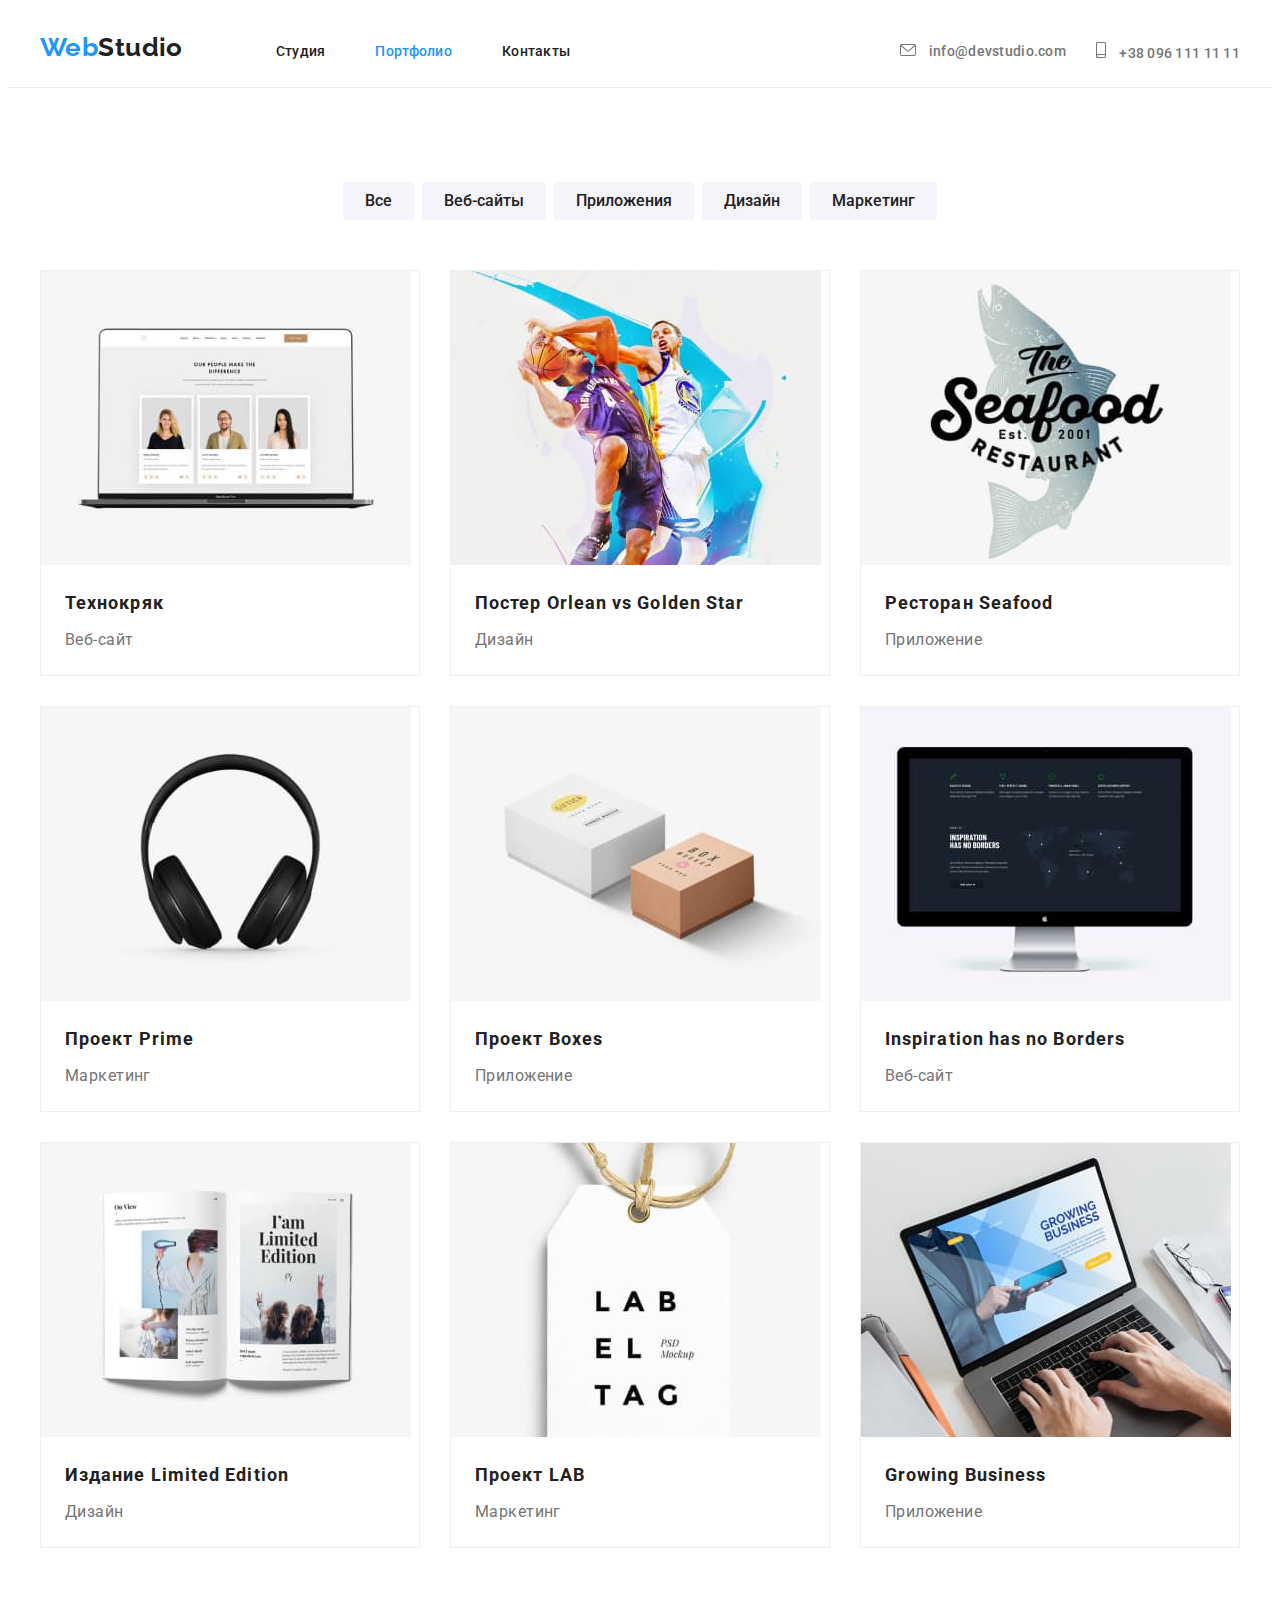
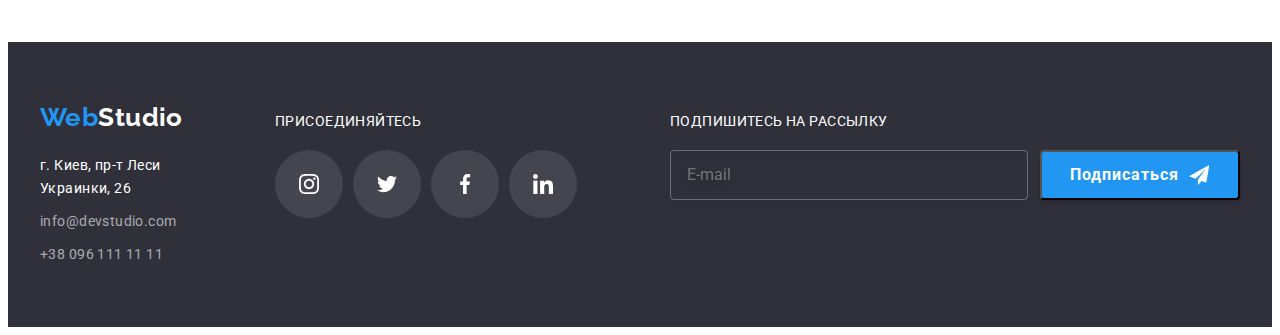
==== portfolio.html @ afe2ac79 "Initial file creation" ====
<!DOCTYPE html>
<html lang="ru">
    <head>
        <meta charset="utf-8" />
        <title>Портфолио</title>
        <link rel="preconnect" href="https://fonts.gstatic.com">
        <link href="https://fonts.googleapis.com/css2?family=Raleway:wght@700&family=Roboto:wght@400;500;700;900&display=swap" rel="stylesheet">
        <link rel="stylesheet" href="https://cdnjs.cloudflare.com/ajax/libs/modern-normalize/1.0.0/modern-normalize.min.css" integrity="sha512-ISS7cAi1PEhQ8jnbJpJZMd29NlhNj4AWYyLOSp2CE/CsHxTCu+r+t0D2yoJudVrd0/8fTVPUVDzY5Tvli75u/g==" crossorigin="anonymous" />
        <link rel="stylesheet" href="./css/styles.css" />
    </head>
    <body>
        <header class="header">
            <div class="container header-container">
                <a class="link logo-top" href="./index.html">
                    <span lang="en" class="logo-web">Web</span><span lang="en" class="logo-studio">Studio</span>
                </a>
                <nav class="site-nav">
                    <ul class="nav-list list">
                        <li class="nav-link-list"><a href="./index.html" class="nav-link">Студия</a></li>
                        <li class="nav-link-list active"><a href="./portfolio.html" class="nav-link">Портфолио</a></li>
                        <li class="nav-link-list"><a href="https://webstudio/contacts.com" class="nav-link">Контакты</a></li>
                    </ul>
                </nav>
                <ul class="contacts-top list">
                    <li>
                        <a class="link mail" href="mailto:https:info@devstudio.com">
                            <svg class="mail-logo" width="16" height="12">
                                <use href="./images/sprite.svg#icon-email"></use>
                            </svg>
                            <span class="mail-address">info@devstudio.com</span>
                        </a>
                    </li>
                    <li>
                        <a class="link telephone" href="tel:+380961111111">
                            <svg class="phone-logo" width="10" height="16">
                                <use href="./images/sprite.svg#icon-telephone"></use>
                            </svg>
                            <span class="phone-number">+38 096 111 11 11</span>
                        </a>
                    </li>
                </ul>
            </div>
        </header>
        <main>
            <section class="section portfolio">
                <div class="container">
                    <h1 class="visually-hidden">Примеры наших работ</h1>
                    <ul class="filter list">
                        <li class="filter-element">
                            <button type="button" class="filter-button">Все</button>
                        </li>
                        <li class="filter-element">
                            <button type="button" class="filter-button">Веб-сайты</button>
                        </li>
                        <li class="filter-element">
                            <button type="button" class="filter-button">Приложения</button>
                        </li>
                        <li class="filter-element">
                            <button type="button" class="filter-button">Дизайн</button>
                        </li>
                        <li class="filter-element">
                            <button type="button" class="filter-button">Маркетинг</button>
                        </li>
                    </ul>
                    <ul class="portfolio-list list">
                        <li class="work-example">
                            <div class="work-example-image-wrapper">
                                <img class="work-example-image" src="./images/site-tech.jpg" alt="Ноутбук с описанием команды проекта" width="370" height="294" title="Веб-сайт Технокряк">
                                <div class="work-example-description-wrapper">
                                    <p class="work-example-description">Технокряк это современная площадка распространения коронавируса. Компании используют эту платформу для цифрового
                                    шпионажа и атак на защищённые сервера конкурентов.</p>
                                </div>
                            </div>
                            <div class="work-description-wrapper">
                                <h2 class="work-name">Технокряк</h2>
                                <p class="work-type">Веб-сайт</p>
                            </div>
                        </li>
                        <li class="work-example">
                            <div class="work-example-image-wrapper">
                                <img class="work-example-image" src="./images/design-poster.jpg" alt="Два баскетболиста" width="370" height="294" title="Постер матча">
                                <div class="work-example-description-wrapper">
                                    <p class="work-example-description">С точки зрения банальной эрудиции каждый индивидуум, критически мотивирующий абстракцию, не может игнорировать критерии утопического субъективизма.</p>
                                </div>
                            </div>
                            <div class="work-description-wrapper">
                                <h2 class="work-name">Постер <span lang="en">Orlean vs Golden Star</span></h2>
                                <p class="work-type">Дизайн</p>
                            </div>
                        </li>
                        <li class="work-example">
                            <div class="work-example-image-wrapper">
                                <img class="work-example-image" src="./images/app-seafood.jpg" alt="Эмблема ресторана с рыбой на заднем фоне" width="370" height="294" title="Приложение для ресторана">
                                <div class="work-example-description-wrapper">
                                    <p class="work-example-description">С точки зрения банальной эрудиции каждый индивидуум, критически мотивирующий абстракцию, не может игнорировать критерии утопического субъективизма.</p>
                                </div>
                            </div>
                            <div class="work-description-wrapper">
                                <h2 class="work-name">Ресторан <span lang="en">Seafood</span></h2>
                                <p class="work-type">Приложение</p>
                            </div>
                        </li>
                        <li class="work-example">
                            <div class="work-example-image-wrapper">
                                <img class="work-example-image" src="./images/marketing-prime.jpg" alt="Черные наушники" width="370" height="294" title="Маркетинг для аудио сервиса">
                                <div class="work-example-description-wrapper">
                                    <p class="work-example-description">С точки зрения банальной эрудиции каждый индивидуум, критически мотивирующий абстракцию, не может игнорировать критерии утопического субъективизма.</p>
                                </div>
                            </div>
                            <div class="work-description-wrapper">
                                <h2 class="work-name">Проект <span lang="en">Prime</span></h2>
                                <p class="work-type">Маркетинг</p>
                            </div>
                        </li>
                        <li class="work-example">
                            <div class="work-example-image-wrapper">
                                <img class="work-example-image" src="./images/app-boxes.jpg" alt="Две коробки, белая и коричневая" width="370" height="294" title="Приложение для почтового сервиса">
                                <div class="work-example-description-wrapper">
                                    <p class="work-example-description">С точки зрения банальной эрудиции каждый индивидуум, критически мотивирующий абстракцию, не может игнорировать критерии утопического субъективизма.</p>
                                </div>
                            </div>
                            <div class="work-description-wrapper">
                                <h2 class="work-name">Проект <span lang="en">Boxes</span></h2>
                                <p class="work-type">Приложение</p>
                            </div>
                        </li>
                        <li class="work-example">
                            <div class="work-example-image-wrapper">
                                <img class="work-example-image" src="./images/site-inspiration.jpg" alt="Монитор с изображением страницы сайта и карты мира" width="370" height="294" title="Мотивационный веб-сайт">
                                <div class="work-example-description-wrapper">
                                    <p class="work-example-description">С точки зрения банальной эрудиции каждый индивидуум, критически мотивирующий абстракцию, не может игнорировать критерии утопического субъективизма.</p>
                                </div>
                            </div>
                            <div class="work-description-wrapper">
                                <h2 class="work-name" lang="en">Inspiration has no Borders</h2>
                                <p class="work-type">Веб-сайт</p>
                            </div>
                        </li>
                        <li class="work-example">
                            <div class="work-example-image-wrapper">
                                <img class="work-example-image" src="./images/design-limited.jpg" alt="Развернутый журнал с фотографиями" width="370" height="294" title="Дизайн интернет-издания">
                                <div class="work-example-description-wrapper">
                                    <p class="work-example-description">С точки зрения банальной эрудиции каждый индивидуум, критически мотивирующий абстракцию, не может игнорировать критерии утопического субъективизма.</p>
                                </div>
                            </div>
                            <div class="work-description-wrapper">
                                <h2 class="work-name">Издание <span lang="en">Limited Edition</span></h2>
                                <p class="work-type">Дизайн</p>
                            </div>
                        </li>
                        <li class="work-example">
                            <div class="work-example-image-wrapper">
                                <img class="work-example-image" src="./images/marketing-lab.jpg" alt="Белая бирка на нитке" width="370" height="294" title="Маркетинг исследовательского проекта">
                                <div class="work-example-description-wrapper">
                                    <p class="work-example-description">С точки зрения банальной эрудиции каждый индивидуум, критически мотивирующий абстракцию, не может игнорировать критерии утопического субъективизма.</p>
                                </div>
                            </div>
                            <div class="work-description-wrapper">
                                <h2 class="work-name">Проект <span lang="en">LAB</span></h2>
                                <p class="work-type">Маркетинг</p>
                            </div>
                        </li>
                        <li class="work-example">
                            <div class="work-example-image-wrapper">
                                <img class="work-example-image" src="./images/app-business.jpg" alt="Ноутбук с открытым веб-сайтом компании, две руки что-то печатают" width="370" height="294" title="Приложение по развитию бизнеса">
                                <div class="work-example-description-wrapper">
                                    <p class="work-example-description">С точки зрения банальной эрудиции каждый индивидуум, критически мотивирующий абстракцию, не может игнорировать критерии утопического субъективизма.</p>
                                </div>
                            </div>
                            <div class="work-description-wrapper">
                                <h2 class="work-name" lang="en">Growing Business</h2>
                                <p class="work-type">Приложение</p>
                            </div>
                        </li>
                    </ul>
                </div>
            </section>
        </main>
        <footer class="contacts-footer">
            <div class="container footer-container">
                <div class="footer-addresses">
                    <a class="link logo-bottom" href="./index.html">
                        <span lang="en" class="logo-web">Web</span><span lang="en" class="logo-studio">Studio</span>
                    </a>
                    <address class="address">
                        <ul class="contacts-bottom list">
                            <li class="contacts-type">
                                <p>г. Киев, пр-т Леси Украинки, 26</p>
                            </li>
                            <li class="contacts-type">
                                <a class="link" href="mailto:https:info@devstudio.com">info@devstudio.com</a>
                            </li>
                            <li class="contacts-type">
                                <a class="link" href="tel:+380961111111">+38 096 111 11 11</a>
                            </li>
                        </ul>
                    </address>
                </div>
                <div class="company-social-links-wrapper">
                    <p class="call-to-join">Присоединяйтесь</p>
                    <ul class="company-social-links-list list">
                        <li class="company-social-links">
                            <a href="#" class="company-social-links-sites link">
                                <svg class="company-social-links-icons">
                                    <use href="./images/sprite.svg#icon-instagram"></use>
                                </svg>
                            </a>
                        </li>
                        <li class="company-social-links">
                            <a href="#" class="company-social-links-sites link">
                                <svg class="company-social-links-icons">
                                    <use href="./images/sprite.svg#icon-twitter"></use>
                                </svg>
                            </a>
                        </li>
                        <li class="company-social-links">
                            <a href="#" class="company-social-links-sites link">
                                <svg class="company-social-links-icons">
                                    <use href="./images/sprite.svg#icon-facebook"></use>
                                </svg>
                            </a>
                        </li>
                        <li class="company-social-links">
                            <a href="#" class="company-social-links-sites link">
                                <svg class="company-social-links-icons">
                                    <use href="./images/sprite.svg#icon-linkedin"></use>
                                </svg>
                            </a>
                        </li>
                    </ul>
                </div>
                <div class="mailing-subscription">
                    <p class="mailing-subscription-call">Подпишитесь на рассылку</p>
                    <form action="#" class="mailing-subscription-form" method="GET">
                        <input lang="en" type="email" name="user-email" class="user-mailing-email" placeholder="E-mail">
                        <button type="submit" class="mailing-subscription-button">
                            Подписаться
                            <svg class="subscription-button-icon" width="24" height="24">
                                <use href="./images/sprite.svg#mailing-send"></use>
                            </svg>
                        </button>
                    </form>
                </div>
            </div>
        </footer>
        <script src="./js/modal.js"></script>
    </body>
</html>
---- css/styles.css ----
:root {
  --bg-color-light: #ffffff;
  --bg-color-dark: #2f303a;
  --bg-color-hero: #c4c4c4;
  --bg-color-accent: #f5f4fa;
  --text-color-main: #212121;
  --text-color-secondary: #757575;
  --text-color-accent: #2196f3;
  --text-color-additional: #ffffff;
  --text-color-special: rgba(255, 255, 255, 0.6);
  --button-color-hover: #188ce8;
}
h1,
h2,
h3,
h4,
h5,
h6,
p {
  margin: 0;
}

ul {
  margin: 0;
  padding: 0;
}

.link {
  text-decoration: none;
  color: var(--text-color-main);
}
.list {
  list-style: none;
}

img {
  display: block;
}
.address {
  font-style: normal;
}

body {
  background-color: var(--bg-color-light);
  color: var(--text-color-main);
  font-family: Roboto, sans-serif;
  letter-spacing: 0.03em;
  font-size: 14px;
}
a {
  text-decoration: none;
  color: #212121;
}

.visually-hidden {
  position: absolute !important;
  clip: rect(1px 1px 1px 1px); /* IE6, IE7 */
  clip: rect(1px, 1px, 1px, 1px);
  padding: 0 !important;
  border: 0 !important;
  height: 1px !important;
  width: 1px !important;
  overflow: hidden;
}

/* ======= общие элементы для MAIN и PORTFOLIO */
.order-button,
.filter-button {
  cursor: pointer;
  font-family: inherit;
}

/* ======= разметка стилей HEADER */
.logo-web,
.logo-studio {
  font-family: Raleway, sans-serif;
  font-weight: 700;
  font-size: 26px;
  line-height: 1.19;
}
.nav-link-list {
  line-height: 1.14;
  letter-spacing: 0.02em;
  font-weight: 500;
  position: relative;
}
.contacts-top a {
  color: var(--text-color-secondary);
  font-weight: 500;
  line-height: 1.14;
  letter-spacing: 0.02em;
  transition: 250ms cubic-bezier(0.4, 0, 0.2, 1);
}
.nav-link {
  transition: 250ms cubic-bezier(0.4, 0, 0.2, 1);
}
.logo-web,
.contacts-top a:hover,
.contacts-top a:focus,
.active a,
.nav-link:hover,
.nav-link:focus {
  color: var(--text-color-accent);
}
.nav-link::after {
  content: '';
  display: block;
  width: 0px;
  height: 4px;
  background-color: var(--text-color-accent);
  border-radius: 2px;
  position: absolute;
  bottom: -28px;
  transition: 250ms cubic-bezier(0.4, 0, 0.2, 1);
}
.nav-link:hover::after,
.nav-link:focus::after {
  width: 100%;
}

/* =======размещение элементов */
.header {
  padding-top: 24px;
  padding-bottom: 24px;
  border-bottom: 1px solid #ececec;
}
.container {
  width: 1200px;
  padding: 0px 12px;
  margin: 0 auto;
}
.header-container {
  display: flex;
  justify-content: center;
  align-items: baseline;
}
.site-nav .list {
  display: flex;
  align-items: center;
}
.contacts-top {
  display: flex;
  align-items: center;
}
.logo-top {
  margin-right: 93px;
}
.nav-link-list:not(:last-child) {
  margin-right: 50px;
}
.contacts-top {
  margin-left: auto;
}
.link.mail {
  margin-right: 30px;
}

/* ======= графика */
.mail:hover .mail-logo,
.mail:focus .mail-logo,
.telephone:hover .phone-logo,
.telephone:focus .phone-logo {
  --color3: var(--button-color-hover);
}
.mail-address,
.phone-number {
  margin-left: 10px;
}

/* =============== ОСНОВНАЯ СТРАНИЦА */
/* ======= разметка стилей */
/* ======= HERO */
.hero {
  /* background-color: var(--bg-color-dark); */
  color: var(--text-color-additional);
}
.hero h1 {
  font-weight: 900;
  font-size: 44px;
  line-height: 1.36;
  letter-spacing: 0.06em;
  text-align: center;
  text-transform: uppercase;
}
.order-button {
  background-color: var(--text-color-accent);
  color: var(--text-color-additional);
  font-weight: bold;
  font-size: 16px;
  line-height: 1.87;
  letter-spacing: 0.06em;
  text-align: center;
}
.order-button:hover,
.order-button:focus {
  background-color: var(--button-color-hover);
}

/* ======= FEATURES */
.main-features {
  font-size: 14px;
  line-height: 1.14;
  text-transform: uppercase;
}
.feature-description {
  line-height: 1.71;
}
/* ======= SERVICES */
.description-text-wrapper {
  display: flex;
  justify-content: center;
  align-items: center;
  height: 70px;
  width: 370px;
  position: relative;
  bottom: 70px;
  background: rgba(47, 48, 58, 0.8);
}
.services-description {
  font-size: 14px;
  font-weight: 700;
  line-height: 1.14;
  text-transform: uppercase;
  text-align: center;
  color: var(--text-color-additional);
}
/* ======= TEAM */
.team {
  background-color: var(--bg-color-accent);
}
.member-card {
  background-color: var(--bg-color-light);
}
.team-name {
  font-weight: 500;
}
.team-name,
.team-position {
  font-size: 16px;
  line-height: 1.19;
  text-align: center;
}
/* ======= COMMON */
.section-header {
  font-size: 36px;
  line-height: 1.17;
  text-align: center;
  margin-bottom: 50px;
}
.feature-description,
.team-position {
  color: var(--text-color-secondary);
}

/* ======= позиционирование элементов на сайте */
/* ======= размещение элементов MAIN */
/* ===== размещениие HERO */
.section {
  padding: 94px 0px;
}
.hero-container {
  padding: 106px 0px;
  display: flex;
  flex-direction: column;
  align-items: center;
}
.hero-container h1 {
  margin-bottom: 30px;
}
.order-button {
  padding: 10px 32px;
  border-radius: 4px;
  border-style: none;
}

/* ===== размещениие FEATURES */
.zero-bottom-padding {
  padding-bottom: 0px;
}
.features-list {
  display: flex;
  justify-content: row;
}
.feature-points {
  width: 270px;
}
.feature-points:not(:last-child) {
  margin-right: 30px;
}
.main-features {
  margin-bottom: 10px;
}

/* ===== размещениие SERVICES */
.services-list {
  display: flex;
  flex-direction: row;
  justify-content: space-between;
}
/* ===== размещениие TEAM */
.team-members {
  display: flex;
  flex-wrap: wrap;
  margin-left: -30px;
  margin-top: -30px;
}
.member-card {
  width: 270;
  margin-left: 30px;
  margin-top: 30px;
  box-shadow: 0px 1px 3px rgba(0, 0, 0, 0.12), 0px 1px 1px rgba(0, 0, 0, 0.14),
    0px 2px 1px rgba(0, 0, 0, 0.2);
  border-radius: 0px 0px 4px 4px;
}
.team-text-wrapper {
  margin-top: 30px;
  margin-bottom: 16px;
}
.team-name {
  margin-bottom: 10px;
}

/* ======= графика (лого,бэк) */
/* ===== HERO */
.hero {
  background-color: var(--bg-color-hero);
  background-image: linear-gradient(
      rgba(47, 48, 58, 0.4),
      rgba(47, 48, 58, 0.4)
    ),
    url('../images/bg-image.jpg');
  background-repeat: no-repeat;
  background-size: cover;
}
/* ===== FEATURES */
.feautures-logo-wrapper {
  width: 270;
  height: 120;
  padding: 25px 100px;
  background: var(--bg-color-accent);
  border-style: none;
  border-radius: 4px;
  margin-bottom: 30px;
}
/* ======= TEAM */
.social-links-sites {
  display: flex;
  justify-content: center;
  align-items: center;
  width: 44px;
  height: 44px;
  padding: 12px 12px;
  background: transparent;
  border-style: none;
  border-radius: 50%;
  margin-bottom: 30px;
  transition: 250ms cubic-bezier(0.4, 0, 0.2, 1);
}
.member-social-links {
  margin-left: 32px;
  margin-right: 32px;
  display: flex;
  flex-direction: row;
  justify-content: space-around;
  align-items: center;
}
.social-links-icons {
  height: 20px;
  width: 20px;
  transition: 250ms cubic-bezier(0.4, 0, 0.2, 1);
}
.social-links-sites:hover,
.social-links-sites:focus {
  background-color: var(--text-color-accent);
}
.social-links-sites:hover .social-links-icons,
.social-links-sites:focus .social-links-icons {
  --color4: var(--text-color-additional);
}
/* ====== CLIENTS */
.clients-logo-wrapper {
  display: flex;
  justify-content: center;
  align-items: center;
  width: 170px;
  height: 90px;
  border: 1px solid #afb1b8;
  border-radius: 4px;
  transition: 250ms cubic-bezier(0.4, 0, 0.2, 1);
}
.clients-logo {
  fill: #afb1b8;
  transition: 250ms cubic-bezier(0.4, 0, 0.2, 1);
}
.clients-logo-link:hover,
.clients-logo-link:focus {
  color: var(--text-color-accent);
}
.clients-logo-link:hover .clients-logo,
.clients-logo-link:focus .clients-logo {
  fill: var(--text-color-accent);
}
.clients-logo-link:hover .clients-logo-wrapper,
.clients-logo-link:focus .clients-logo-wrapper {
  border-color: var(--text-color-accent);
}
.clients-list {
  display: flex;
  flex-direction: row;
  justify-content: space-around;
  align-items: center;
}

/* ======= МОДАЛЬНОЕ ОКНО */
.backdrop {
  position: fixed;
  top: 0;
  left: 0;
  width: 100vw;
  height: 100vh;
  background-color: rgba(0, 0, 0, 0.2);
  transition: all 500ms linear;
}
.modal {
  width: 528px;
  height: 581px;
  padding: 40px;
  background-color: var(--bg-color-light);
  box-shadow: 0px 1px 3px rgba(0, 0, 0, 0.12), 0px 1px 1px rgba(0, 0, 0, 0.14),
    0px 2px 1px rgba(0, 0, 0, 0.2);
  border-radius: 4px;
  position: absolute;
  top: 50%;
  left: 50%;
  transform: translate(-50%, -50%);
}
.close-button {
  display: flex;
  justify-content: center;
  align-items: center;
  position: absolute;
  top: 8px;
  right: 8px;
  width: 30px;
  height: 30px;
  background-color: var(--bg-color-light);
  border: 1px solid rgba(0, 0, 0, 0.1);
  box-sizing: border-box;
  border-radius: 50%;
  cursor: pointer;
  transition: 250ms cubic-bezier(0.4, 0, 0.2, 1);
}
.close-button-logo {
  fill: #000000;
}
.close-button:hover .close-button-logo,
.close-button:focus .close-button-logo {
  fill: var(--text-color-accent);
}
.is-hidden {
  opacity: 0;
  visibility: hidden;
  pointer-events: none;
}
.modal-header {
  font-family: inherit;
  font-size: 20px;
  line-height: 1.15;
  text-align: center;
  margin-bottom: 12px;
}
.callback-form {
  display: flex;
  flex-direction: column;
}
.callback-form-field {
  font-family: inherit;
  font-size: 12px;
  line-height: 1.17;
  letter-spacing: 0.01em;
  color: var(--text-color-secondary);
  margin-bottom: 4px;
}
.callback-form-input-wrapper {
  position: relative;
  margin-bottom: 10px;
  cursor: pointer;
}
.callback-form-input {
  width: 100%;
  height: 40px;
  padding: 11px 0px 11px 42px;
  border: 1px solid rgba(33, 33, 33, 0.2);
  border-radius: 4px;
  cursor: pointer;
  transition: 250ms cubic-bezier(0.4, 0, 0.2, 1);
}
.callback-form-input:focus {
  border-color: var(--text-color-accent);
  outline: none;
}
.callback-form-input:focus + .callback-form-input-logo {
  fill: var(--text-color-accent);
}

.callback-form-input-logo {
  position: absolute;
  top: 50%;
  left: 12px;
  transform: translateY(-50%);
  display: block;
  transition: 250ms cubic-bezier(0.4, 0, 0.2, 1);
}
.callback-form-comments {
  height: 120px;
  width: 100%;
  resize: none;
  padding: 12px 16px;
  margin-bottom: 20px;
  font-family: inherit;
  font-size: 12px;
  line-height: 1.16;
  letter-spacing: 0.01em;
  /* color: rgba(117, 117, 117, 0.5); */
  border: 1px solid rgba(33, 33, 33, 0.2);
  border-radius: 4px;
  transition: border-color 250ms cubic-bezier(0.4, 0, 0.2, 1);
}
.callback-form-comments:focus {
  outline: none;
  border-color: var(--text-color-accent);
}
.user-terms-descr {
  display: flex;
  justify-content: center;
  align-items: center;
  margin-left: 7px;
  font-size: 14px;
  line-height: 1.71;
  color: var(--text-color-secondary);
  margin-bottom: 30px;
}
.user-terms-descr::before {
  content: '';
  display: block;
  width: 16px;
  height: 15px;
  border: 1px solid var(--text-color-secondary);
  border-radius: 4px;
  margin-right: 7px;
}
.check-terms-agreement:checked + .user-terms-descr::before {
  background-image: url(../images/icon-check.svg);
  border: none;
}
.terms-link {
  text-decoration: underline;
  font-family: inherit;
  color: var(--text-color-accent);
}
.callback-form-button {
  display: block;
  width: 200px;
  height: 50px;
  padding-top: 10px;
  padding-bottom: 10px;
  margin: 0 auto;
  background: var(--text-color-accent);
  box-shadow: 0px 4px 4px rgba(0, 0, 0, 0.15);
  border-color: transparent;
  border-radius: 4px;
  color: var(--text-color-additional);
  font-weight: bold;
  font-size: 16px;
  line-height: 1.87;
  letter-spacing: 0.06em;
  cursor: pointer;
  outline: none;
  transition: 250ms cubic-bezier(0.4, 0, 0.2, 1);
}
.callback-form-button:hover,
.callback-form-button:focus {
  background-color: var(--button-color-hover);
}
/* ======= разметка PORTFOLIO */
/* ====== стили */
/* ==== фильтр */
.filter-button {
  background-color: var(--bg-color-accent);
  color: var(--text-color-main);
  font-weight: 500;
  font-size: 16px;
  line-height: 1.62;
  text-align: center;
  transition: 250ms cubic-bezier(0.4, 0, 0.2, 1);
}
.filter-button:hover,
.filter-button:focus {
  background: var(--text-color-accent);
  color: var(--text-color-additional);
  box-shadow: 0px 3px 1px rgba(0, 0, 0, 0.1), 0px 1px 2px rgba(0, 0, 0, 0.08),
    0px 2px 2px rgba(0, 0, 0, 0.12);
}
/* ==== сетка */
.work-name {
  font-size: 18px;
  line-height: 2;
  letter-spacing: 0.06em;
}
.work-type {
  color: var(--text-color-secondary);
  font-weight: 400;
  font-size: 16px;
  line-height: 1.87;
}
.work-example-description {
  font-weight: normal;
  font-size: 18px;
  line-height: 1.56;
  color: var(--text-color-additional);
}
.work-example-description-wrapper {
  display: flex;
  align-items: center;
  position: absolute;
  top: 300px;
  left: 0;
  transform: translate(0, 100%);
  transition: 250ms cubic-bezier(0.4, 0, 0.2, 1);
  height: 294px;
  width: auto;
  padding-left: 24px;
  padding-right: 24px;
  background-color: rgba(33, 150, 243, 0.9);
}
.work-example-image-wrapper {
  position: relative;
  overflow: hidden;
}
.work-example-image-wrapper:hover .work-example-description-wrapper {
  transform: translate(0, 0);
  top: 0;
}

/* ======= размещение элементов */
/* ======= фильтр */
.filter-button {
  padding: 6px 22px;
  background: #f5f4fa;
  border-radius: 4px;
  border-style: none;
}
.filter {
  display: flex;
  justify-content: center;
  margin-bottom: 50px;
}
.filter-element:not(:last-child) {
  margin-right: 8px;
}

/* ==== сетка */
.portfolio-list {
  display: flex;
  flex-wrap: wrap;
  margin-top: -30px;
  margin-left: -30px;
}
.work-example {
  position: relative;
  width: calc(100% / 3 - 30px);
  margin-left: 30px;
  margin-top: 30px;
  border: 1px solid #eeeeee;
  box-sizing: border-box;
  transition: 250ms cubic-bezier(0.4, 0, 0.2, 1);
}
.work-example:hover {
  box-shadow: 0px 1px 1px rgba(0, 0, 0, 0.12), 0px 4px 4px rgba(0, 0, 0, 0.06),
    1px 4px 6px rgba(0, 0, 0, 0.16);
  cursor: pointer;
}
.work-description-wrapper {
  display: flex;
  flex-flow: column;
  margin: 20px 24px;
}
.work-name {
  margin-bottom: 4px;
}

/* ======= FOOTER */
/* ======= разметка стилей */
.contacts-footer {
  background-color: var(--bg-color-dark);
  font-weight: 400;
  line-height: 1.71;
}

.contacts-footer .logo-studio,
.address {
  font-style: normal;
  color: var(--text-color-additional);
}
.address .link {
  color: var(--text-color-special);
}

/* ======= размещение элементов */

.contacts-footer {
  padding: 60px 0px;
}
.address {
  margin-top: 20px;
}
.contacts-bottom {
  display: flex;
  flex-direction: column;
}
.contacts-type:not(:last-child) {
  margin-bottom: 9px;
}
.footer-container {
  display: flex;
  flex-direction: row;
  justify-content: space-between;
  align-items: baseline;
}
.footer-addresses {
  margin-right: 70px;
}
/* ===== графика */
.company-social-links-wrapper {
  margin-right: 93px;
}
.call-to-join {
  color: var(--text-color-additional);
  text-transform: uppercase;
  font-size: 14px;
  line-height: 1.14;
  margin-bottom: 20px;
}

.company-social-links-sites {
  display: flex;
  justify-content: center;
  align-items: center;
  width: 44px;
  height: 44px;
  padding: 12px 12px;
  background: rgba(255, 255, 255, 0.1);
  border-style: none;
  border-radius: 50%;
  margin-bottom: 30px;
  transition: 250ms cubic-bezier(0.4, 0, 0.2, 1);
}
.company-social-links-list {
  display: flex;
  flex-direction: row;
  justify-content: start;
  align-items: center;
}
.company-social-links-icons {
  height: 20px;
  width: 20px;
  --color4: var(--text-color-additional);
}
.company-social-links-sites:hover,
.company-social-links-sites:focus {
  background-color: var(--text-color-accent);
}
.company-social-links:not(:last-child) {
  margin-right: 10px;
}
/* ======= подписка на рассылку */
.mailing-subscription {
  display: flex;
  flex-direction: column;
  align-items: flex-start;
  width: 570px;
}
.mailing-subscription-call {
  color: var(--text-color-additional);
  text-transform: uppercase;
  font-size: 14px;
  line-height: 1.14;
  margin-bottom: 20px;
}
.mailing-subscription-form {
  display: flex;
  justify-content: space-between;
  width: 100%;
}
.user-mailing-email {
  font-family: inherit;
  font-size: 16px;
  line-height: 1.25;
  color: rgba(255, 255, 255, 0.6);
  background-color: transparent;
  border: 1px solid rgba(255, 255, 255, 0.3);
  box-sizing: border-box;
  filter: drop-shadow(0px 4px 4px rgba(0, 0, 0, 0.15));
  border-radius: 4px;
  height: 50px;
  padding: 15px 16px;
  margin-right: 12px;
  width: 358px;
}
.mailing-subscription-button {
  width: 200px;
  height: 50px;
  padding: 10px 29px 10px 28px;
  background-color: var(--text-color-accent);
  box-shadow: 0px 4px 4px rgba(0, 0, 0, 0.15);
  border-radius: 4px;
  font-family: inherit;
  font-weight: 700;
  font-size: 16px;
  line-height: 1.87;
  color: var(--text-color-additional);
  letter-spacing: 0.06em;
  display: flex;
  justify-content: center;
  align-items: center;
  cursor: pointer;
  transition: 250ms cubic-bezier(0.4, 0, 0.2, 1);
}
.subscription-button-icon {
  margin-left: 10px;
}
.mailing-subscription-button:hover {
  background-color: var(--button-color-hover);
}
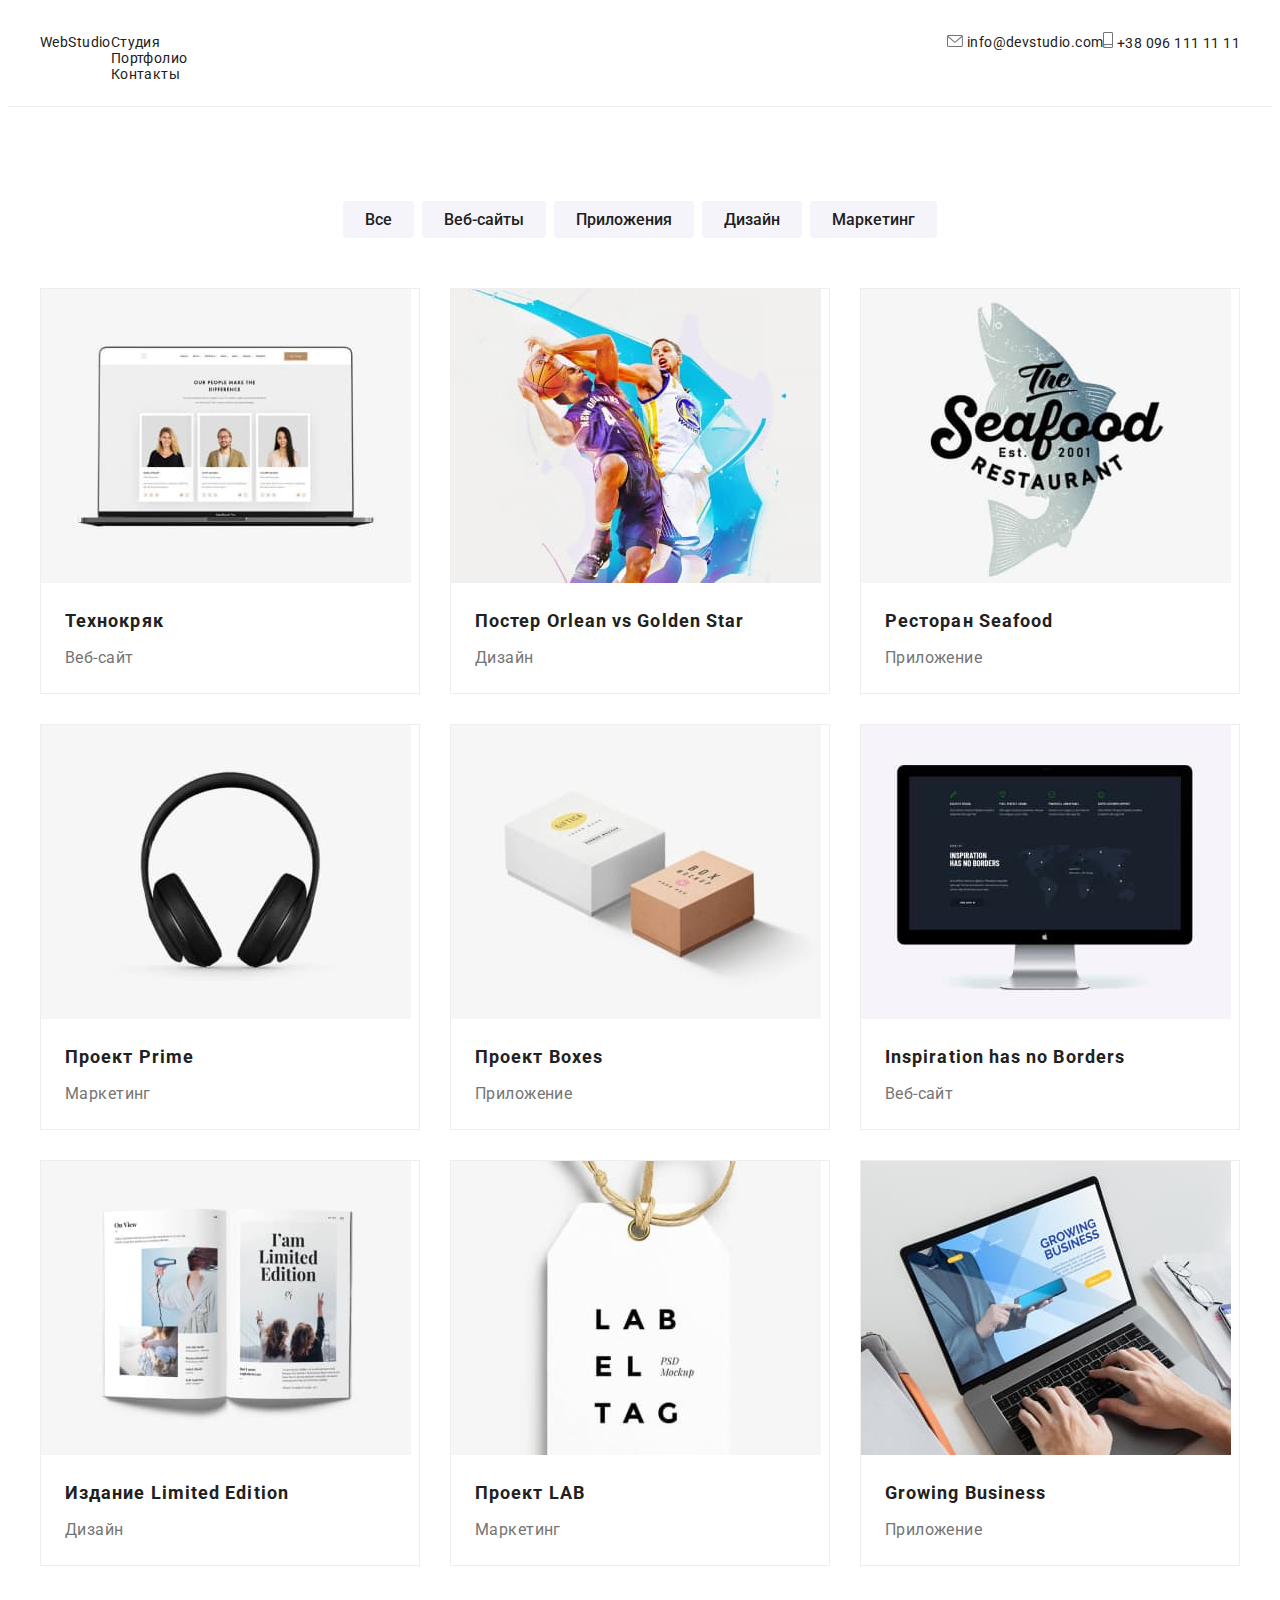
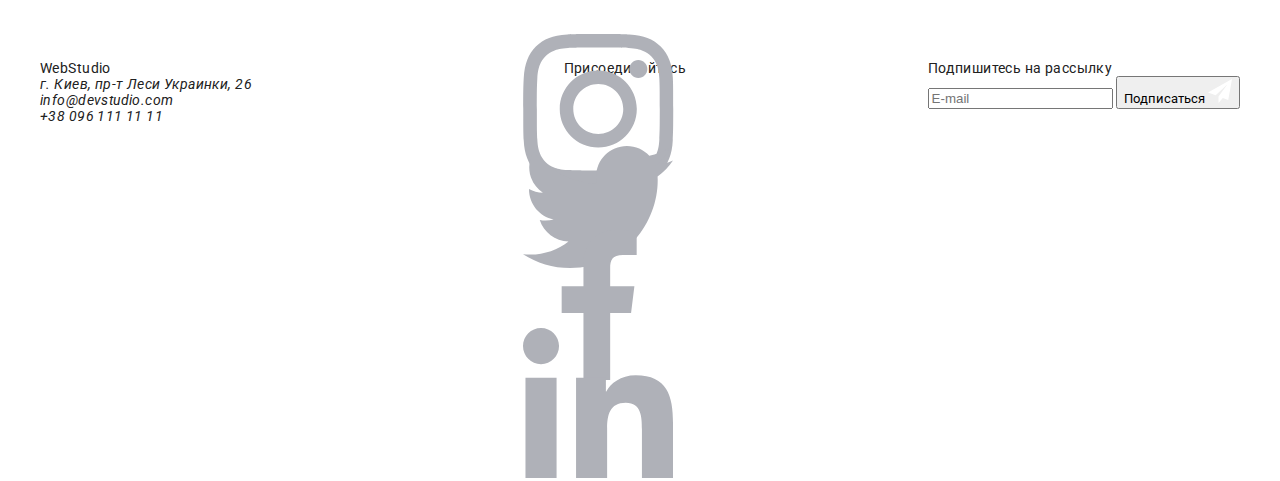
==== commit 6465eaf8: "HTML/CSS code remastering" ====
--- a/portfolio.html
+++ b/portfolio.html
@@ -16,12 +16,12 @@
                 </a>
                 <nav class="site-nav">
                     <ul class="nav-list list">
-                        <li class="nav-link-list"><a href="./index.html" class="nav-link">Студия</a></li>
-                        <li class="nav-link-list active"><a href="./portfolio.html" class="nav-link">Портфолио</a></li>
-                        <li class="nav-link-list"><a href="https://webstudio/contacts.com" class="nav-link">Контакты</a></li>
+                        <li class="nav-link-list"><a href="./index.html" class="nav-link link">Студия</a></li>
+                        <li class="nav-link-list active"><a href="./portfolio.html" class="nav-link link">Портфолио</a></li>
+                        <li class="nav-link-list"><a href="https://webstudio/contacts.com" class="nav-link link">Контакты</a></li>
                     </ul>
                 </nav>
-                <ul class="contacts-top list">
+                <ul class="contacts list">
                     <li>
                         <a class="link mail" href="mailto:https:info@devstudio.com">
                             <svg class="mail-logo" width="16" height="12">
@@ -47,19 +47,19 @@
                     <h1 class="visually-hidden">Примеры наших работ</h1>
                     <ul class="filter list">
                         <li class="filter-element">
-                            <button type="button" class="filter-button">Все</button>
-                        </li>
-                        <li class="filter-element">
-                            <button type="button" class="filter-button">Веб-сайты</button>
-                        </li>
-                        <li class="filter-element">
-                            <button type="button" class="filter-button">Приложения</button>
-                        </li>
-                        <li class="filter-element">
-                            <button type="button" class="filter-button">Дизайн</button>
-                        </li>
-                        <li class="filter-element">
-                            <button type="button" class="filter-button">Маркетинг</button>
+                            <button type="button" class="filter-button button">Все</button>
+                        </li>
+                        <li class="filter-element">
+                            <button type="button" class="filter-button button">Веб-сайты</button>
+                        </li>
+                        <li class="filter-element">
+                            <button type="button" class="filter-button button">Приложения</button>
+                        </li>
+                        <li class="filter-element">
+                            <button type="button" class="filter-button button">Дизайн</button>
+                        </li>
+                        <li class="filter-element">
+                            <button type="button" class="filter-button button">Маркетинг</button>
                         </li>
                     </ul>
                     <ul class="portfolio-list list">
@@ -233,7 +233,7 @@
                     <p class="mailing-subscription-call">Подпишитесь на рассылку</p>
                     <form action="#" class="mailing-subscription-form" method="GET">
                         <input lang="en" type="email" name="user-email" class="user-mailing-email" placeholder="E-mail">
-                        <button type="submit" class="mailing-subscription-button">
+                        <button type="submit" class="mailing-subscription-button button">
                             Подписаться
                             <svg class="subscription-button-icon" width="24" height="24">
                                 <use href="./images/sprite.svg#mailing-send"></use>
--- a/css/styles.css
+++ b/css/styles.css
@@ -19,27 +19,13 @@
 p {
   margin: 0;
 }
-
+img {
+  display: block;
+}
 ul {
   margin: 0;
   padding: 0;
 }
-
-.link {
-  text-decoration: none;
-  color: var(--text-color-main);
-}
-.list {
-  list-style: none;
-}
-
-img {
-  display: block;
-}
-.address {
-  font-style: normal;
-}
-
 body {
   background-color: var(--bg-color-light);
   color: var(--text-color-main);
@@ -47,11 +33,51 @@
   letter-spacing: 0.03em;
   font-size: 14px;
 }
-a {
+
+.link {
   text-decoration: none;
-  color: #212121;
-}
-
+  color: var(--text-color-main);
+}
+.list {
+  list-style: none;
+}
+.addresses {
+  font-style: normal;
+}
+.button {
+  cursor: pointer;
+  font-family: inherit;
+}
+.section {
+  padding: 94px 0px;
+}
+.container {
+  width: 1200px;
+  padding: 0px 12px;
+  margin: 0 auto;
+}
+.section-heading {
+  font-size: 36px;
+  line-height: 1.17;
+  text-align: center;
+  margin-bottom: 50px;
+}
+.logo {
+  font-family: Raleway, sans-serif;
+  font-weight: 700;
+  font-size: 26px;
+  line-height: 1.19;
+}
+.logo-accent {
+  color: var(--text-color-accent);
+}
+.active {
+  color: var(--text-color-accent);
+}
+
+.zero-bottom-padding {
+  padding-bottom: 0px;
+}
 .visually-hidden {
   position: absolute !important;
   clip: rect(1px 1px 1px 1px); /* IE6, IE7 */
@@ -63,46 +89,42 @@
   overflow: hidden;
 }
 
-/* ======= общие элементы для MAIN и PORTFOLIO */
-.order-button,
-.filter-button {
-  cursor: pointer;
-  font-family: inherit;
-}
-
 /* ======= разметка стилей HEADER */
-.logo-web,
-.logo-studio {
-  font-family: Raleway, sans-serif;
-  font-weight: 700;
-  font-size: 26px;
-  line-height: 1.19;
-}
-.nav-link-list {
+.header {
+  padding-top: 24px;
+  padding-bottom: 24px;
+  border-bottom: 1px solid #ececec;
+}
+.header-container {
+  display: flex;
+  justify-content: center;
+  align-items: baseline;
+}
+.header-logo {
+  margin-right: 93px;
+}
+
+.navigation-list {
+  display: flex;
+  align-items: center;
+}
+.navigation-point {
   line-height: 1.14;
   letter-spacing: 0.02em;
   font-weight: 500;
   position: relative;
 }
-.contacts-top a {
-  color: var(--text-color-secondary);
-  font-weight: 500;
-  line-height: 1.14;
-  letter-spacing: 0.02em;
-  transition: 250ms cubic-bezier(0.4, 0, 0.2, 1);
-}
-.nav-link {
-  transition: 250ms cubic-bezier(0.4, 0, 0.2, 1);
-}
-.logo-web,
-.contacts-top a:hover,
-.contacts-top a:focus,
-.active a,
-.nav-link:hover,
-.nav-link:focus {
+.navigation-point:not(:last-child) {
+  margin-right: 50px;
+}
+.navigation-link {
+  transition: 250ms cubic-bezier(0.4, 0, 0.2, 1);
+}
+.navigation-link:hover,
+.navigation-link:focus {
   color: var(--text-color-accent);
 }
-.nav-link::after {
+.navigation-link::after {
   content: '';
   display: block;
   width: 0px;
@@ -113,57 +135,35 @@
   bottom: -28px;
   transition: 250ms cubic-bezier(0.4, 0, 0.2, 1);
 }
-.nav-link:hover::after,
-.nav-link:focus::after {
+.navigation-link:hover::after,
+.navigation-link:focus::after {
   width: 100%;
 }
 
-/* =======размещение элементов */
-.header {
-  padding-top: 24px;
-  padding-bottom: 24px;
-  border-bottom: 1px solid #ececec;
-}
-.container {
-  width: 1200px;
-  padding: 0px 12px;
-  margin: 0 auto;
-}
-.header-container {
-  display: flex;
-  justify-content: center;
-  align-items: baseline;
-}
-.site-nav .list {
-  display: flex;
-  align-items: center;
-}
-.contacts-top {
-  display: flex;
-  align-items: center;
-}
-.logo-top {
-  margin-right: 93px;
-}
-.nav-link-list:not(:last-child) {
-  margin-right: 50px;
-}
-.contacts-top {
+.contacts {
+  display: flex;
+  align-items: center;
   margin-left: auto;
 }
-.link.mail {
+.contacts-item:not(:last-child) {
   margin-right: 30px;
 }
-
-/* ======= графика */
-.mail:hover .mail-logo,
-.mail:focus .mail-logo,
-.telephone:hover .phone-logo,
-.telephone:focus .phone-logo {
+.contacts-link {
+  color: var(--text-color-secondary);
+  font-weight: 500;
+  line-height: 1.14;
+  letter-spacing: 0.02em;
+  transition: 250ms cubic-bezier(0.4, 0, 0.2, 1);
+}
+.contacts-link:hover,
+.contacts-link:focus {
+  color: var(--text-color-accent);
+}
+.contacts-link:hover .contacts-logo,
+.contacts-link:focus .contacts-logo {
   --color3: var(--button-color-hover);
 }
-.mail-address,
-.phone-number {
+.contacts-data {
   margin-left: 10px;
 }
 
@@ -171,158 +171,8 @@
 /* ======= разметка стилей */
 /* ======= HERO */
 .hero {
-  /* background-color: var(--bg-color-dark); */
-  color: var(--text-color-additional);
-}
-.hero h1 {
-  font-weight: 900;
-  font-size: 44px;
-  line-height: 1.36;
-  letter-spacing: 0.06em;
-  text-align: center;
-  text-transform: uppercase;
-}
-.order-button {
-  background-color: var(--text-color-accent);
-  color: var(--text-color-additional);
-  font-weight: bold;
-  font-size: 16px;
-  line-height: 1.87;
-  letter-spacing: 0.06em;
-  text-align: center;
-}
-.order-button:hover,
-.order-button:focus {
-  background-color: var(--button-color-hover);
-}
-
-/* ======= FEATURES */
-.main-features {
-  font-size: 14px;
-  line-height: 1.14;
-  text-transform: uppercase;
-}
-.feature-description {
-  line-height: 1.71;
-}
-/* ======= SERVICES */
-.description-text-wrapper {
-  display: flex;
-  justify-content: center;
-  align-items: center;
-  height: 70px;
-  width: 370px;
-  position: relative;
-  bottom: 70px;
-  background: rgba(47, 48, 58, 0.8);
-}
-.services-description {
-  font-size: 14px;
-  font-weight: 700;
-  line-height: 1.14;
-  text-transform: uppercase;
-  text-align: center;
-  color: var(--text-color-additional);
-}
-/* ======= TEAM */
-.team {
-  background-color: var(--bg-color-accent);
-}
-.member-card {
-  background-color: var(--bg-color-light);
-}
-.team-name {
-  font-weight: 500;
-}
-.team-name,
-.team-position {
-  font-size: 16px;
-  line-height: 1.19;
-  text-align: center;
-}
-/* ======= COMMON */
-.section-header {
-  font-size: 36px;
-  line-height: 1.17;
-  text-align: center;
-  margin-bottom: 50px;
-}
-.feature-description,
-.team-position {
-  color: var(--text-color-secondary);
-}
-
-/* ======= позиционирование элементов на сайте */
-/* ======= размещение элементов MAIN */
-/* ===== размещениие HERO */
-.section {
-  padding: 94px 0px;
-}
-.hero-container {
-  padding: 106px 0px;
-  display: flex;
-  flex-direction: column;
-  align-items: center;
-}
-.hero-container h1 {
-  margin-bottom: 30px;
-}
-.order-button {
-  padding: 10px 32px;
-  border-radius: 4px;
-  border-style: none;
-}
-
-/* ===== размещениие FEATURES */
-.zero-bottom-padding {
-  padding-bottom: 0px;
-}
-.features-list {
-  display: flex;
-  justify-content: row;
-}
-.feature-points {
-  width: 270px;
-}
-.feature-points:not(:last-child) {
-  margin-right: 30px;
-}
-.main-features {
-  margin-bottom: 10px;
-}
-
-/* ===== размещениие SERVICES */
-.services-list {
-  display: flex;
-  flex-direction: row;
-  justify-content: space-between;
-}
-/* ===== размещениие TEAM */
-.team-members {
-  display: flex;
-  flex-wrap: wrap;
-  margin-left: -30px;
-  margin-top: -30px;
-}
-.member-card {
-  width: 270;
-  margin-left: 30px;
-  margin-top: 30px;
-  box-shadow: 0px 1px 3px rgba(0, 0, 0, 0.12), 0px 1px 1px rgba(0, 0, 0, 0.14),
-    0px 2px 1px rgba(0, 0, 0, 0.2);
-  border-radius: 0px 0px 4px 4px;
-}
-.team-text-wrapper {
-  margin-top: 30px;
-  margin-bottom: 16px;
-}
-.team-name {
-  margin-bottom: 10px;
-}
-
-/* ======= графика (лого,бэк) */
-/* ===== HERO */
-.hero {
+  padding-top: 200px;
+  padding-bottom: 200px;
   background-color: var(--bg-color-hero);
   background-image: linear-gradient(
       rgba(47, 48, 58, 0.4),
@@ -331,8 +181,53 @@
     url('../images/bg-image.jpg');
   background-repeat: no-repeat;
   background-size: cover;
-}
-/* ===== FEATURES */
+  color: var(--text-color-additional);
+}
+.hero-container {
+  display: flex;
+  flex-direction: column;
+  align-items: center;
+}
+.hero-heading {
+  margin-bottom: 30px;
+  font-weight: 900;
+  font-size: 44px;
+  line-height: 1.36;
+  letter-spacing: 0.06em;
+  text-align: center;
+  text-transform: uppercase;
+}
+.hero-button {
+  width: 200px;
+  height: 50px;
+  padding-top: 10px;
+  padding-bottom: 10px;
+  border-radius: 4px;
+  border-style: none;
+  background-color: var(--text-color-accent);
+  color: var(--text-color-additional);
+  font-weight: bold;
+  font-size: 16px;
+  line-height: 1.87;
+  letter-spacing: 0.06em;
+  text-align: center;
+}
+.hero-button:hover,
+.hero-button:focus {
+  background-color: var(--button-color-hover);
+}
+
+/* ======= FEATURES */
+.features-list {
+  display: flex;
+  justify-content: row;
+}
+.features-points {
+  width: 270px;
+}
+.features-points:not(:last-child) {
+  margin-right: 30px;
+}
 .feautures-logo-wrapper {
   width: 270;
   height: 120;
@@ -342,8 +237,93 @@
   border-radius: 4px;
   margin-bottom: 30px;
 }
+.features-name {
+  margin-bottom: 10px;
+  font-size: 14px;
+  line-height: 1.14;
+  text-transform: uppercase;
+}
+.features-description {
+  line-height: 1.71;
+  color: var(--text-color-secondary);
+}
+
+/* ======= SERVICES */
+.services-list {
+  display: flex;
+  flex-direction: row;
+  justify-content: space-between;
+}
+.services-point {
+  max-width: 370px;
+}
+.services-picture {
+  width: 100%;
+}
+.services-description-wrapper {
+  display: flex;
+  justify-content: center;
+  align-items: center;
+  height: 70px;
+  width: 370px;
+  position: relative;
+  bottom: 70px;
+  background: rgba(47, 48, 58, 0.8);
+}
+.services-description {
+  font-size: 14px;
+  font-weight: 700;
+  line-height: 1.14;
+  text-transform: uppercase;
+  text-align: center;
+  color: var(--text-color-additional);
+}
+
 /* ======= TEAM */
-.social-links-sites {
+.team {
+  background-color: var(--bg-color-accent);
+}
+.team-members {
+  display: flex;
+  flex-wrap: wrap;
+  margin-left: -30px;
+  margin-top: -30px;
+}
+.team-card {
+  width: 270;
+  margin-left: 30px;
+  margin-top: 30px;
+  background-color: var(--bg-color-light);
+  box-shadow: 0px 1px 3px rgba(0, 0, 0, 0.12), 0px 1px 1px rgba(0, 0, 0, 0.14),
+    0px 2px 1px rgba(0, 0, 0, 0.2);
+  border-radius: 0px 0px 4px 4px;
+}
+.team-description {
+  margin-top: 30px;
+  margin-bottom: 16px;
+}
+.team-name {
+  margin-bottom: 10px;
+  font-weight: 500;
+  font-size: 16px;
+  line-height: 1.19;
+  text-align: center;
+}
+.team-position {
+  font-size: 16px;
+  line-height: 1.19;
+  text-align: center;
+  color: var(--text-color-secondary);
+}
+.team-social {
+  margin-left: 32px;
+  margin-right: 32px;
+  display: flex;
+  flex-direction: row;
+  justify-content: space-around;
+  align-items: center;
+}
+.social-sites {
   display: flex;
   justify-content: center;
   align-items: center;
@@ -356,28 +336,27 @@
   margin-bottom: 30px;
   transition: 250ms cubic-bezier(0.4, 0, 0.2, 1);
 }
-.member-social-links {
-  margin-left: 32px;
-  margin-right: 32px;
+.social-icons {
+  height: 20px;
+  width: 20px;
+  transition: 250ms cubic-bezier(0.4, 0, 0.2, 1);
+}
+.social-sites:hover,
+.social-sites:focus {
+  background-color: var(--text-color-accent);
+}
+.social-sites:hover .social-icons,
+.social-sites:focus .social-icons {
+  --color4: var(--text-color-additional);
+}
+
+/* ====== CLIENTS */
+.clients-list {
   display: flex;
   flex-direction: row;
   justify-content: space-around;
   align-items: center;
 }
-.social-links-icons {
-  height: 20px;
-  width: 20px;
-  transition: 250ms cubic-bezier(0.4, 0, 0.2, 1);
-}
-.social-links-sites:hover,
-.social-links-sites:focus {
-  background-color: var(--text-color-accent);
-}
-.social-links-sites:hover .social-links-icons,
-.social-links-sites:focus .social-links-icons {
-  --color4: var(--text-color-additional);
-}
-/* ====== CLIENTS */
 .clients-logo-wrapper {
   display: flex;
   justify-content: center;
@@ -392,23 +371,17 @@
   fill: #afb1b8;
   transition: 250ms cubic-bezier(0.4, 0, 0.2, 1);
 }
-.clients-logo-link:hover,
-.clients-logo-link:focus {
+.clients-link:hover,
+.clients-link:focus {
   color: var(--text-color-accent);
 }
-.clients-logo-link:hover .clients-logo,
-.clients-logo-link:focus .clients-logo {
+.clients-link:hover .clients-logo,
+.clients-link:focus .clients-logo {
   fill: var(--text-color-accent);
 }
-.clients-logo-link:hover .clients-logo-wrapper,
-.clients-logo-link:focus .clients-logo-wrapper {
+.clients-link:hover .clients-logo-wrapper,
+.clients-link:focus .clients-logo-wrapper {
   border-color: var(--text-color-accent);
-}
-.clients-list {
-  display: flex;
-  flex-direction: row;
-  justify-content: space-around;
-  align-items: center;
 }
 
 /* ======= МОДАЛЬНОЕ ОКНО */
@@ -691,36 +664,12 @@
 
 /* ======= FOOTER */
 /* ======= разметка стилей */
-.contacts-footer {
+.footer {
+  padding: 60px 0px;
   background-color: var(--bg-color-dark);
   font-weight: 400;
   line-height: 1.71;
 }
-
-.contacts-footer .logo-studio,
-.address {
-  font-style: normal;
-  color: var(--text-color-additional);
-}
-.address .link {
-  color: var(--text-color-special);
-}
-
-/* ======= размещение элементов */
-
-.contacts-footer {
-  padding: 60px 0px;
-}
-.address {
-  margin-top: 20px;
-}
-.contacts-bottom {
-  display: flex;
-  flex-direction: column;
-}
-.contacts-type:not(:last-child) {
-  margin-bottom: 9px;
-}
 .footer-container {
   display: flex;
   flex-direction: row;
@@ -730,69 +679,87 @@
 .footer-addresses {
   margin-right: 70px;
 }
+.footer-logo {
+  color: var(--text-color-additional);
+}
+.addresses {
+  margin-top: 20px;
+  font-style: normal;
+  color: var(--text-color-additional);
+}
+.addresses-list {
+  display: flex;
+  flex-direction: column;
+}
+.addresses-point:not(:last-child) {
+  margin-bottom: 9px;
+}
+.addresses-link {
+  color: var(--text-color-special);
+}
 /* ===== графика */
-.company-social-links-wrapper {
+.company-social {
   margin-right: 93px;
 }
-.call-to-join {
+.company-social-calling {
   color: var(--text-color-additional);
   text-transform: uppercase;
   font-size: 14px;
   line-height: 1.14;
   margin-bottom: 20px;
 }
-
-.company-social-links-sites {
+.company-social-list {
+  display: flex;
+  flex-direction: row;
+  justify-content: start;
+  align-items: center;
+}
+.company-social-sites:not(:last-child) {
+  margin-right: 10px;
+}
+
+.company-social-links {
   display: flex;
   justify-content: center;
   align-items: center;
   width: 44px;
   height: 44px;
-  padding: 12px 12px;
+  padding: 12px;
   background: rgba(255, 255, 255, 0.1);
   border-style: none;
   border-radius: 50%;
   margin-bottom: 30px;
   transition: 250ms cubic-bezier(0.4, 0, 0.2, 1);
 }
-.company-social-links-list {
-  display: flex;
-  flex-direction: row;
-  justify-content: start;
-  align-items: center;
-}
-.company-social-links-icons {
+.company-social-links:hover,
+.company-social-links:focus {
+  background-color: var(--text-color-accent);
+}
+.company-social-icon {
   height: 20px;
   width: 20px;
   --color4: var(--text-color-additional);
 }
-.company-social-links-sites:hover,
-.company-social-links-sites:focus {
-  background-color: var(--text-color-accent);
-}
-.company-social-links:not(:last-child) {
-  margin-right: 10px;
-}
 /* ======= подписка на рассылку */
-.mailing-subscription {
+.subscription {
   display: flex;
   flex-direction: column;
   align-items: flex-start;
   width: 570px;
 }
-.mailing-subscription-call {
+.subscription-calling {
   color: var(--text-color-additional);
   text-transform: uppercase;
   font-size: 14px;
   line-height: 1.14;
   margin-bottom: 20px;
 }
-.mailing-subscription-form {
+.subscription-form {
   display: flex;
   justify-content: space-between;
   width: 100%;
 }
-.user-mailing-email {
+.subscription-email {
   font-family: inherit;
   font-size: 16px;
   line-height: 1.25;
@@ -807,7 +774,7 @@
   margin-right: 12px;
   width: 358px;
 }
-.mailing-subscription-button {
+.subscription-button {
   width: 200px;
   height: 50px;
   padding: 10px 29px 10px 28px;
@@ -826,9 +793,9 @@
   cursor: pointer;
   transition: 250ms cubic-bezier(0.4, 0, 0.2, 1);
 }
-.subscription-button-icon {
+.subscription-button:hover {
+  background-color: var(--button-color-hover);
+}
+.subscription-icon {
   margin-left: 10px;
 }
-.mailing-subscription-button:hover {
-  background-color: var(--button-color-hover);
-}
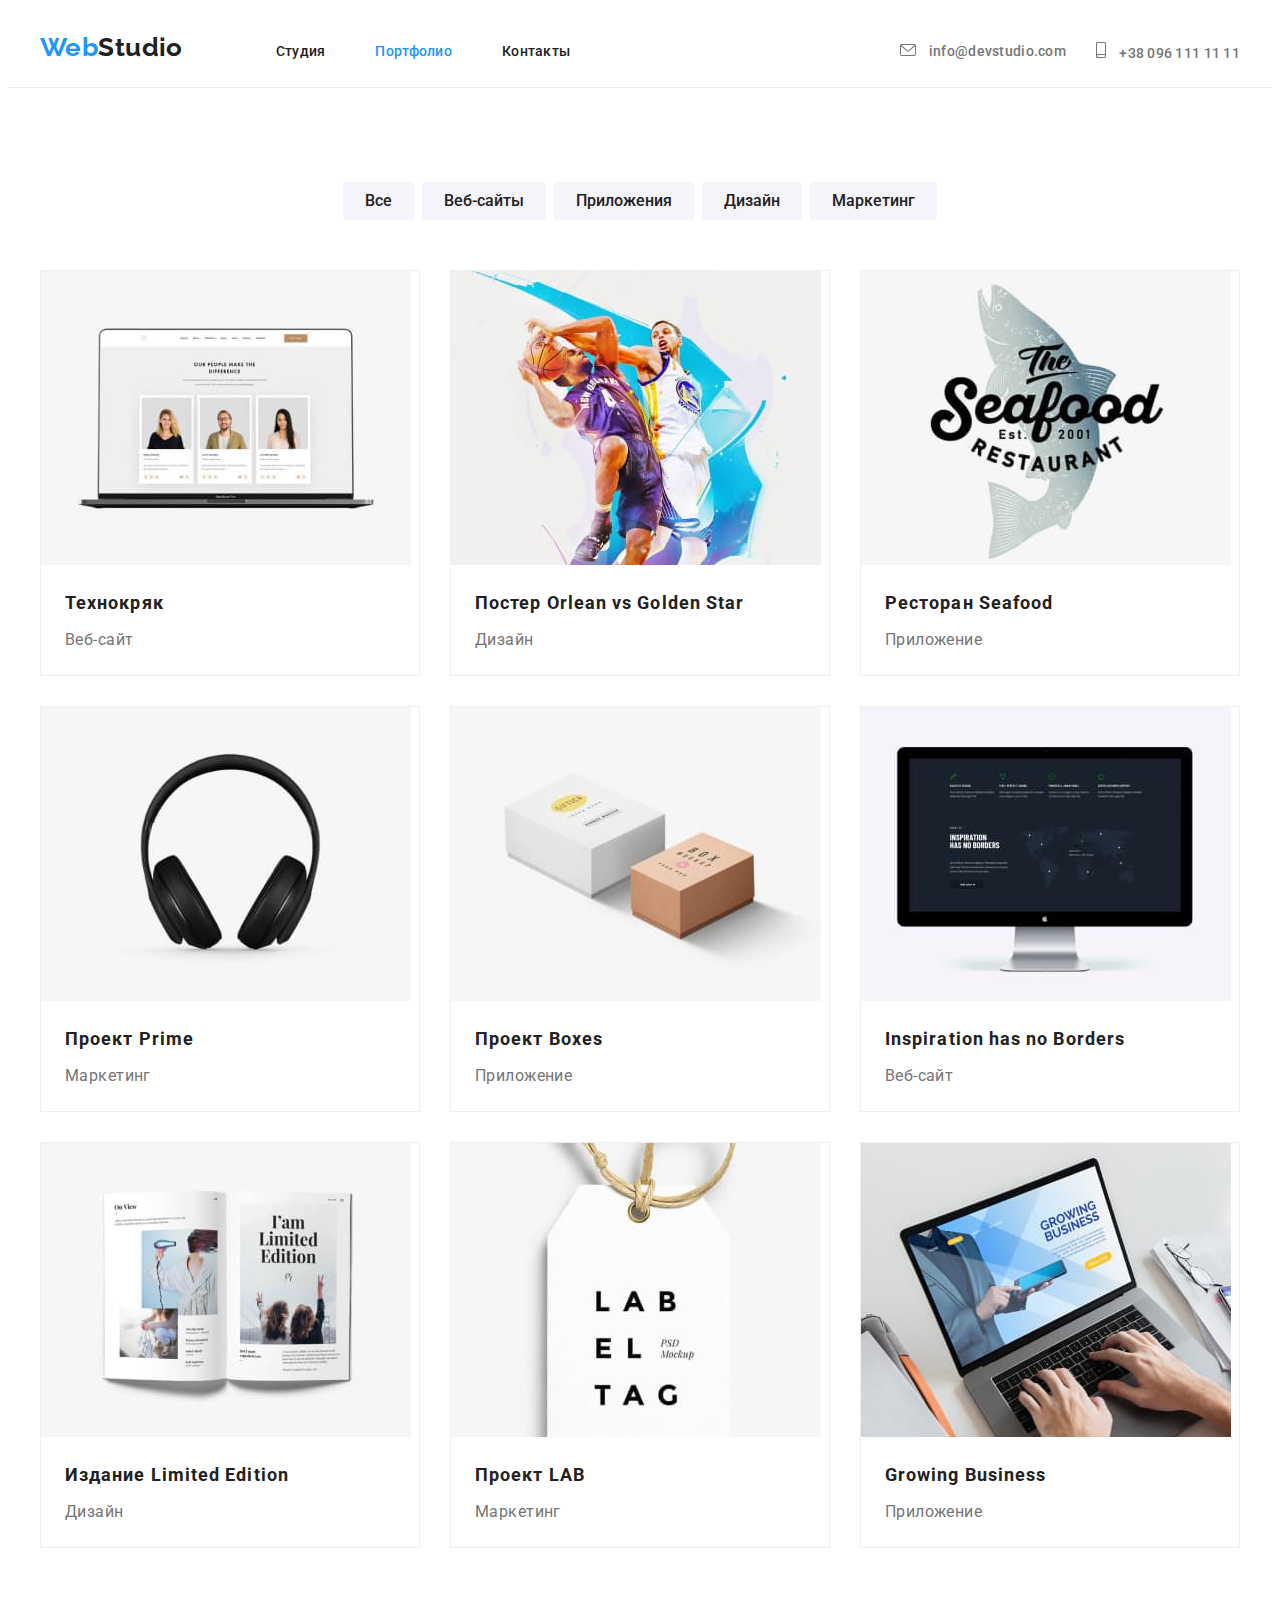
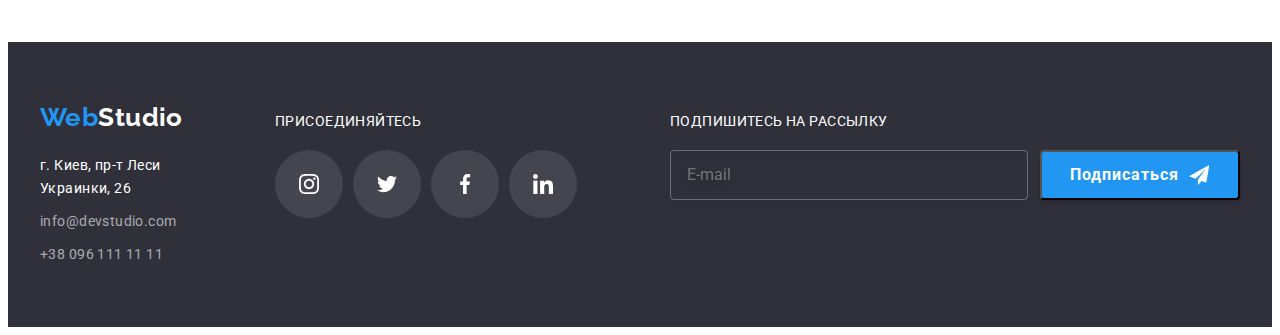
==== commit 8c17830e: "Remastered portfolio" ====
--- a/portfolio.html
+++ b/portfolio.html
@@ -10,232 +10,238 @@
     </head>
     <body>
         <header class="header">
-            <div class="container header-container">
-                <a class="link logo-top" href="./index.html">
-                    <span lang="en" class="logo-web">Web</span><span lang="en" class="logo-studio">Studio</span>
+            <div class="header-container container">
+                <a class="header-logo logo link" href="./index.html" lang="en">
+                    <span class="logo-accent" lang="en">Web</span>Studio
                 </a>
-                <nav class="site-nav">
-                    <ul class="nav-list list">
-                        <li class="nav-link-list"><a href="./index.html" class="nav-link link">Студия</a></li>
-                        <li class="nav-link-list active"><a href="./portfolio.html" class="nav-link link">Портфолио</a></li>
-                        <li class="nav-link-list"><a href="https://webstudio/contacts.com" class="nav-link link">Контакты</a></li>
+                <nav class="navigation">
+                    <ul class="navigation-list list">
+                        <li class="navigation-point">
+                            <a class="navigation-link link" href="./index.html">Студия</a>
+                        </li>
+                        <li class="navigation-point">
+                            <a class="navigation-link link active" href="./portfolio.html">Портфолио</a>
+                        </li>
+                        <li class="navigation-point">
+                            <a class="navigation-link link" href="#">Контакты</a>
+                        </li>
                     </ul>
                 </nav>
                 <ul class="contacts list">
-                    <li>
-                        <a class="link mail" href="mailto:https:info@devstudio.com">
-                            <svg class="mail-logo" width="16" height="12">
+                    <li class="contacts-item">
+                        <a class="contacts-link link" href="mailto:https:info@devstudio.com">
+                            <svg class="contacts-logo" width="16" height="12">
                                 <use href="./images/sprite.svg#icon-email"></use>
                             </svg>
-                            <span class="mail-address">info@devstudio.com</span>
+                            <span class="contacts-data">info@devstudio.com</span>
                         </a>
                     </li>
-                    <li>
-                        <a class="link telephone" href="tel:+380961111111">
-                            <svg class="phone-logo" width="10" height="16">
+                    <li class="contacts-item">
+                        <a class="contacts-link link" href="tel:+380961111111">
+                            <svg class="contacts-logo" width="10" height="16">
                                 <use href="./images/sprite.svg#icon-telephone"></use>
                             </svg>
-                            <span class="phone-number">+38 096 111 11 11</span>
+                            <span class="contacts-data">+38 096 111 11 11</span>
                         </a>
                     </li>
                 </ul>
             </div>
         </header>
         <main>
-            <section class="section portfolio">
-                <div class="container">
-                    <h1 class="visually-hidden">Примеры наших работ</h1>
+            <section class="portfolio section">
+                <div class="portfolio-container container">
+                    <h1 class="portfolio-heading section-heading visually-hidden">Примеры наших работ</h1>
                     <ul class="filter list">
                         <li class="filter-element">
-                            <button type="button" class="filter-button button">Все</button>
-                        </li>
-                        <li class="filter-element">
-                            <button type="button" class="filter-button button">Веб-сайты</button>
-                        </li>
-                        <li class="filter-element">
-                            <button type="button" class="filter-button button">Приложения</button>
-                        </li>
-                        <li class="filter-element">
-                            <button type="button" class="filter-button button">Дизайн</button>
-                        </li>
-                        <li class="filter-element">
-                            <button type="button" class="filter-button button">Маркетинг</button>
+                            <button class="filter-button button" type="button">Все</button>
+                        </li>
+                        <li class="filter-element">
+                            <button class="filter-button button" type="button">Веб-сайты</button>
+                        </li>
+                        <li class="filter-element">
+                            <button class="filter-button button" type="button">Приложения</button>
+                        </li>
+                        <li class="filter-element">
+                            <button class="filter-button button" type="button">Дизайн</button>
+                        </li>
+                        <li class="filter-element">
+                            <button class="filter-button button" type="button">Маркетинг</button>
                         </li>
                     </ul>
                     <ul class="portfolio-list list">
-                        <li class="work-example">
-                            <div class="work-example-image-wrapper">
-                                <img class="work-example-image" src="./images/site-tech.jpg" alt="Ноутбук с описанием команды проекта" width="370" height="294" title="Веб-сайт Технокряк">
-                                <div class="work-example-description-wrapper">
-                                    <p class="work-example-description">Технокряк это современная площадка распространения коронавируса. Компании используют эту платформу для цифрового
+                        <li class="portfolio-example">
+                            <div class="portfolio-image-wrapper">
+                                <img class="portfolio-image" src="./images/site-tech.jpg" alt="Ноутбук с описанием команды проекта" width="370" height="294" title="Веб-сайт Технокряк">
+                                <div class="portfolio-description-wrapper">
+                                    <p class="portfolio-description">Технокряк это современная площадка распространения коронавируса. Компании используют эту платформу для цифрового
                                     шпионажа и атак на защищённые сервера конкурентов.</p>
                                 </div>
                             </div>
-                            <div class="work-description-wrapper">
-                                <h2 class="work-name">Технокряк</h2>
-                                <p class="work-type">Веб-сайт</p>
-                            </div>
-                        </li>
-                        <li class="work-example">
-                            <div class="work-example-image-wrapper">
-                                <img class="work-example-image" src="./images/design-poster.jpg" alt="Два баскетболиста" width="370" height="294" title="Постер матча">
-                                <div class="work-example-description-wrapper">
-                                    <p class="work-example-description">С точки зрения банальной эрудиции каждый индивидуум, критически мотивирующий абстракцию, не может игнорировать критерии утопического субъективизма.</p>
-                                </div>
-                            </div>
-                            <div class="work-description-wrapper">
-                                <h2 class="work-name">Постер <span lang="en">Orlean vs Golden Star</span></h2>
-                                <p class="work-type">Дизайн</p>
-                            </div>
-                        </li>
-                        <li class="work-example">
-                            <div class="work-example-image-wrapper">
-                                <img class="work-example-image" src="./images/app-seafood.jpg" alt="Эмблема ресторана с рыбой на заднем фоне" width="370" height="294" title="Приложение для ресторана">
-                                <div class="work-example-description-wrapper">
-                                    <p class="work-example-description">С точки зрения банальной эрудиции каждый индивидуум, критически мотивирующий абстракцию, не может игнорировать критерии утопического субъективизма.</p>
-                                </div>
-                            </div>
-                            <div class="work-description-wrapper">
-                                <h2 class="work-name">Ресторан <span lang="en">Seafood</span></h2>
-                                <p class="work-type">Приложение</p>
-                            </div>
-                        </li>
-                        <li class="work-example">
-                            <div class="work-example-image-wrapper">
-                                <img class="work-example-image" src="./images/marketing-prime.jpg" alt="Черные наушники" width="370" height="294" title="Маркетинг для аудио сервиса">
-                                <div class="work-example-description-wrapper">
-                                    <p class="work-example-description">С точки зрения банальной эрудиции каждый индивидуум, критически мотивирующий абстракцию, не может игнорировать критерии утопического субъективизма.</p>
-                                </div>
-                            </div>
-                            <div class="work-description-wrapper">
-                                <h2 class="work-name">Проект <span lang="en">Prime</span></h2>
-                                <p class="work-type">Маркетинг</p>
-                            </div>
-                        </li>
-                        <li class="work-example">
-                            <div class="work-example-image-wrapper">
-                                <img class="work-example-image" src="./images/app-boxes.jpg" alt="Две коробки, белая и коричневая" width="370" height="294" title="Приложение для почтового сервиса">
-                                <div class="work-example-description-wrapper">
-                                    <p class="work-example-description">С точки зрения банальной эрудиции каждый индивидуум, критически мотивирующий абстракцию, не может игнорировать критерии утопического субъективизма.</p>
-                                </div>
-                            </div>
-                            <div class="work-description-wrapper">
-                                <h2 class="work-name">Проект <span lang="en">Boxes</span></h2>
-                                <p class="work-type">Приложение</p>
-                            </div>
-                        </li>
-                        <li class="work-example">
-                            <div class="work-example-image-wrapper">
-                                <img class="work-example-image" src="./images/site-inspiration.jpg" alt="Монитор с изображением страницы сайта и карты мира" width="370" height="294" title="Мотивационный веб-сайт">
-                                <div class="work-example-description-wrapper">
-                                    <p class="work-example-description">С точки зрения банальной эрудиции каждый индивидуум, критически мотивирующий абстракцию, не может игнорировать критерии утопического субъективизма.</p>
-                                </div>
-                            </div>
-                            <div class="work-description-wrapper">
-                                <h2 class="work-name" lang="en">Inspiration has no Borders</h2>
-                                <p class="work-type">Веб-сайт</p>
-                            </div>
-                        </li>
-                        <li class="work-example">
-                            <div class="work-example-image-wrapper">
-                                <img class="work-example-image" src="./images/design-limited.jpg" alt="Развернутый журнал с фотографиями" width="370" height="294" title="Дизайн интернет-издания">
-                                <div class="work-example-description-wrapper">
-                                    <p class="work-example-description">С точки зрения банальной эрудиции каждый индивидуум, критически мотивирующий абстракцию, не может игнорировать критерии утопического субъективизма.</p>
-                                </div>
-                            </div>
-                            <div class="work-description-wrapper">
-                                <h2 class="work-name">Издание <span lang="en">Limited Edition</span></h2>
-                                <p class="work-type">Дизайн</p>
-                            </div>
-                        </li>
-                        <li class="work-example">
-                            <div class="work-example-image-wrapper">
-                                <img class="work-example-image" src="./images/marketing-lab.jpg" alt="Белая бирка на нитке" width="370" height="294" title="Маркетинг исследовательского проекта">
-                                <div class="work-example-description-wrapper">
-                                    <p class="work-example-description">С точки зрения банальной эрудиции каждый индивидуум, критически мотивирующий абстракцию, не может игнорировать критерии утопического субъективизма.</p>
-                                </div>
-                            </div>
-                            <div class="work-description-wrapper">
-                                <h2 class="work-name">Проект <span lang="en">LAB</span></h2>
-                                <p class="work-type">Маркетинг</p>
-                            </div>
-                        </li>
-                        <li class="work-example">
-                            <div class="work-example-image-wrapper">
-                                <img class="work-example-image" src="./images/app-business.jpg" alt="Ноутбук с открытым веб-сайтом компании, две руки что-то печатают" width="370" height="294" title="Приложение по развитию бизнеса">
-                                <div class="work-example-description-wrapper">
-                                    <p class="work-example-description">С точки зрения банальной эрудиции каждый индивидуум, критически мотивирующий абстракцию, не может игнорировать критерии утопического субъективизма.</p>
-                                </div>
-                            </div>
-                            <div class="work-description-wrapper">
-                                <h2 class="work-name" lang="en">Growing Business</h2>
-                                <p class="work-type">Приложение</p>
+                            <div class="portfolio-name-wrapper">
+                                <h2 class="portfolio-name">Технокряк</h2>
+                                <p class="portfolio-type">Веб-сайт</p>
+                            </div>
+                        </li>
+                        <li class="portfolio-example">
+                            <div class="portfolio-image-wrapper">
+                                <img class="portfolio-image" src="./images/design-poster.jpg" alt="Два баскетболиста" width="370" height="294" title="Постер матча">
+                                <div class="portfolio-description-wrapper">
+                                    <p class="portfolio-description">С точки зрения банальной эрудиции каждый индивидуум, критически мотивирующий абстракцию, не может игнорировать критерии утопического субъективизма.</p>
+                                </div>
+                            </div>
+                            <div class="portfolio-name-wrapper">
+                                <h2 class="portfolio-name">Постер <span lang="en">Orlean vs Golden Star</span></h2>
+                                <p class="portfolio-type">Дизайн</p>
+                            </div>
+                        </li>
+                        <li class="portfolio-example">
+                            <div class="portfolio-image-wrapper">
+                                <img class="portfolio-image" src="./images/app-seafood.jpg" alt="Эмблема ресторана с рыбой на заднем фоне" width="370" height="294" title="Приложение для ресторана">
+                                <div class="portfolio-description-wrapper">
+                                    <p class="portfolio-description">С точки зрения банальной эрудиции каждый индивидуум, критически мотивирующий абстракцию, не может игнорировать критерии утопического субъективизма.</p>
+                                </div>
+                            </div>
+                            <div class="portfolio-name-wrapper">
+                                <h2 class="portfolio-name">Ресторан <span lang="en">Seafood</span></h2>
+                                <p class="portfolio-type">Приложение</p>
+                            </div>
+                        </li>
+                        <li class="portfolio-example">
+                            <div class="portfolio-image-wrapper">
+                                <img class="portfolio-image" src="./images/marketing-prime.jpg" alt="Черные наушники" width="370" height="294" title="Маркетинг для аудио сервиса">
+                                <div class="portfolio-description-wrapper">
+                                    <p class="portfolio-description">С точки зрения банальной эрудиции каждый индивидуум, критически мотивирующий абстракцию, не может игнорировать критерии утопического субъективизма.</p>
+                                </div>
+                            </div>
+                            <div class="portfolio-name-wrapper">
+                                <h2 class="portfolio-name">Проект <span lang="en">Prime</span></h2>
+                                <p class="portfolio-type">Маркетинг</p>
+                            </div>
+                        </li>
+                        <li class="portfolio-example">
+                            <div class="portfolio-image-wrapper">
+                                <img class="portfolio-image" src="./images/app-boxes.jpg" alt="Две коробки, белая и коричневая" width="370" height="294" title="Приложение для почтового сервиса">
+                                <div class="portfolio-description-wrapper">
+                                    <p class="portfolio-description">С точки зрения банальной эрудиции каждый индивидуум, критически мотивирующий абстракцию, не может игнорировать критерии утопического субъективизма.</p>
+                                </div>
+                            </div>
+                            <div class="portfolio-name-wrapper">
+                                <h2 class="portfolio-name">Проект <span lang="en">Boxes</span></h2>
+                                <p class="portfolio-type">Приложение</p>
+                            </div>
+                        </li>
+                        <li class="portfolio-example">
+                            <div class="portfolio-image-wrapper">
+                                <img class="portfolio-image" src="./images/site-inspiration.jpg" alt="Монитор с изображением страницы сайта и карты мира" width="370" height="294" title="Мотивационный веб-сайт">
+                                <div class="portfolio-description-wrapper">
+                                    <p class="portfolio-description">С точки зрения банальной эрудиции каждый индивидуум, критически мотивирующий абстракцию, не может игнорировать критерии утопического субъективизма.</p>
+                                </div>
+                            </div>
+                            <div class="portfolio-name-wrapper">
+                                <h2 class="portfolio-name" lang="en">Inspiration has no Borders</h2>
+                                <p class="portfolio-type">Веб-сайт</p>
+                            </div>
+                        </li>
+                        <li class="portfolio-example">
+                            <div class="portfolio-image-wrapper">
+                                <img class="portfolio-image" src="./images/design-limited.jpg" alt="Развернутый журнал с фотографиями" width="370" height="294" title="Дизайн интернет-издания">
+                                <div class="portfolio-description-wrapper">
+                                    <p class="portfolio-description">С точки зрения банальной эрудиции каждый индивидуум, критически мотивирующий абстракцию, не может игнорировать критерии утопического субъективизма.</p>
+                                </div>
+                            </div>
+                            <div class="portfolio-name-wrapper">
+                                <h2 class="portfolio-name">Издание <span lang="en">Limited Edition</span></h2>
+                                <p class="portfolio-type">Дизайн</p>
+                            </div>
+                        </li>
+                        <li class="portfolio-example">
+                            <div class="portfolio-image-wrapper">
+                                <img class="portfolio-image" src="./images/marketing-lab.jpg" alt="Белая бирка на нитке" width="370" height="294" title="Маркетинг исследовательского проекта">
+                                <div class="portfolio-description-wrapper">
+                                    <p class="portfolio-description">С точки зрения банальной эрудиции каждый индивидуум, критически мотивирующий абстракцию, не может игнорировать критерии утопического субъективизма.</p>
+                                </div>
+                            </div>
+                            <div class="portfolio-name-wrapper">
+                                <h2 class="portfolio-name">Проект <span lang="en">LAB</span></h2>
+                                <p class="portfolio-type">Маркетинг</p>
+                            </div>
+                        </li>
+                        <li class="portfolio-example">
+                            <div class="portfolio-image-wrapper">
+                                <img class="portfolio-image" src="./images/app-business.jpg" alt="Ноутбук с открытым веб-сайтом компании, две руки что-то печатают" width="370" height="294" title="Приложение по развитию бизнеса">
+                                <div class="portfolio-description-wrapper">
+                                    <p class="portfolio-description">С точки зрения банальной эрудиции каждый индивидуум, критически мотивирующий абстракцию, не может игнорировать критерии утопического субъективизма.</p>
+                                </div>
+                            </div>
+                            <div class="portfolio-name-wrapper">
+                                <h2 class="portfolio-name" lang="en">Growing Business</h2>
+                                <p class="portfolio-type">Приложение</p>
                             </div>
                         </li>
                     </ul>
                 </div>
             </section>
         </main>
-        <footer class="contacts-footer">
-            <div class="container footer-container">
+        <footer class="footer">
+            <div class="footer-container container">
                 <div class="footer-addresses">
-                    <a class="link logo-bottom" href="./index.html">
-                        <span lang="en" class="logo-web">Web</span><span lang="en" class="logo-studio">Studio</span>
+                    <a class="footer-logo logo link" href="./index.html">
+                        <span class="logo-accent" lang="en">Web</span>Studio
                     </a>
-                    <address class="address">
-                        <ul class="contacts-bottom list">
-                            <li class="contacts-type">
+                    <address class="addresses">
+                        <ul class="addresses-list list">
+                            <li class="addresses-point">
                                 <p>г. Киев, пр-т Леси Украинки, 26</p>
                             </li>
-                            <li class="contacts-type">
-                                <a class="link" href="mailto:https:info@devstudio.com">info@devstudio.com</a>
+                            <li class="addresses-point">
+                                <a class="addresses-link link" href="mailto:https:info@devstudio.com">info@devstudio.com</a>
                             </li>
-                            <li class="contacts-type">
-                                <a class="link" href="tel:+380961111111">+38 096 111 11 11</a>
+                            <li class="addresses-point">
+                                <a class="addresses-link link" href="tel:+380961111111">+38 096 111 11 11</a>
                             </li>
                         </ul>
                     </address>
                 </div>
-                <div class="company-social-links-wrapper">
-                    <p class="call-to-join">Присоединяйтесь</p>
-                    <ul class="company-social-links-list list">
-                        <li class="company-social-links">
-                            <a href="#" class="company-social-links-sites link">
-                                <svg class="company-social-links-icons">
+                <div class="company-social">
+                    <p class="company-social-calling">Присоединяйтесь</p>
+                    <ul class="company-social-list list">
+                        <li class="company-social-sites">
+                            <a href="#" class="company-social-links link">
+                                <svg class="company-social-icon">
                                     <use href="./images/sprite.svg#icon-instagram"></use>
                                 </svg>
                             </a>
                         </li>
-                        <li class="company-social-links">
-                            <a href="#" class="company-social-links-sites link">
-                                <svg class="company-social-links-icons">
+                        <li class="company-social-sites">
+                            <a href="#" class="company-social-links link">
+                                <svg class="company-social-icon">
                                     <use href="./images/sprite.svg#icon-twitter"></use>
                                 </svg>
                             </a>
                         </li>
-                        <li class="company-social-links">
-                            <a href="#" class="company-social-links-sites link">
-                                <svg class="company-social-links-icons">
+                        <li class="company-social-sites">
+                            <a href="#" class="company-social-links link">
+                                <svg class="company-social-icon">
                                     <use href="./images/sprite.svg#icon-facebook"></use>
                                 </svg>
                             </a>
                         </li>
-                        <li class="company-social-links">
-                            <a href="#" class="company-social-links-sites link">
-                                <svg class="company-social-links-icons">
+                        <li class="company-social-sites">
+                            <a href="#" class="company-social-links link">
+                                <svg class="company-social-icon">
                                     <use href="./images/sprite.svg#icon-linkedin"></use>
                                 </svg>
                             </a>
                         </li>
                     </ul>
                 </div>
-                <div class="mailing-subscription">
-                    <p class="mailing-subscription-call">Подпишитесь на рассылку</p>
-                    <form action="#" class="mailing-subscription-form" method="GET">
-                        <input lang="en" type="email" name="user-email" class="user-mailing-email" placeholder="E-mail">
-                        <button type="submit" class="mailing-subscription-button button">
+                <div class="subscription">
+                    <p class="subscription-calling">Подпишитесь на рассылку</p>
+                    <form class="subscription-form" action="#" method="GET">
+                        <input class="subscription-email" lang="en" type="email" name="user-email" placeholder="E-mail">
+                        <button class="subscription-button button" type="submit">
                             Подписаться
-                            <svg class="subscription-button-icon" width="24" height="24">
+                            <svg class="subscription-icon" width="24" height="24">
                                 <use href="./images/sprite.svg#mailing-send"></use>
                             </svg>
                         </button>
--- a/css/styles.css
+++ b/css/styles.css
@@ -558,8 +558,19 @@
 /* ======= разметка PORTFOLIO */
 /* ====== стили */
 /* ==== фильтр */
+.filter {
+  display: flex;
+  justify-content: center;
+  margin-bottom: 50px;
+}
+.filter-element:not(:last-child) {
+  margin-right: 8px;
+}
 .filter-button {
-  background-color: var(--bg-color-accent);
+  padding: 6px 22px;
+  border-radius: 4px;
+  border-style: none;
+  background: var(--bg-color-accent);
   color: var(--text-color-main);
   font-weight: 500;
   font-size: 16px;
@@ -574,63 +585,6 @@
   box-shadow: 0px 3px 1px rgba(0, 0, 0, 0.1), 0px 1px 2px rgba(0, 0, 0, 0.08),
     0px 2px 2px rgba(0, 0, 0, 0.12);
 }
-/* ==== сетка */
-.work-name {
-  font-size: 18px;
-  line-height: 2;
-  letter-spacing: 0.06em;
-}
-.work-type {
-  color: var(--text-color-secondary);
-  font-weight: 400;
-  font-size: 16px;
-  line-height: 1.87;
-}
-.work-example-description {
-  font-weight: normal;
-  font-size: 18px;
-  line-height: 1.56;
-  color: var(--text-color-additional);
-}
-.work-example-description-wrapper {
-  display: flex;
-  align-items: center;
-  position: absolute;
-  top: 300px;
-  left: 0;
-  transform: translate(0, 100%);
-  transition: 250ms cubic-bezier(0.4, 0, 0.2, 1);
-  height: 294px;
-  width: auto;
-  padding-left: 24px;
-  padding-right: 24px;
-  background-color: rgba(33, 150, 243, 0.9);
-}
-.work-example-image-wrapper {
-  position: relative;
-  overflow: hidden;
-}
-.work-example-image-wrapper:hover .work-example-description-wrapper {
-  transform: translate(0, 0);
-  top: 0;
-}
-
-/* ======= размещение элементов */
-/* ======= фильтр */
-.filter-button {
-  padding: 6px 22px;
-  background: #f5f4fa;
-  border-radius: 4px;
-  border-style: none;
-}
-.filter {
-  display: flex;
-  justify-content: center;
-  margin-bottom: 50px;
-}
-.filter-element:not(:last-child) {
-  margin-right: 8px;
-}
 
 /* ==== сетка */
 .portfolio-list {
@@ -639,7 +593,7 @@
   margin-top: -30px;
   margin-left: -30px;
 }
-.work-example {
+.portfolio-example {
   position: relative;
   width: calc(100% / 3 - 30px);
   margin-left: 30px;
@@ -648,22 +602,58 @@
   box-sizing: border-box;
   transition: 250ms cubic-bezier(0.4, 0, 0.2, 1);
 }
-.work-example:hover {
+.portfolio-example:hover {
   box-shadow: 0px 1px 1px rgba(0, 0, 0, 0.12), 0px 4px 4px rgba(0, 0, 0, 0.06),
     1px 4px 6px rgba(0, 0, 0, 0.16);
   cursor: pointer;
 }
-.work-description-wrapper {
+.portfolio-image-wrapper {
+  position: relative;
+  overflow: hidden;
+}
+.portfolio-image-wrapper:hover .portfolio-description-wrapper {
+  transform: translate(0, 0);
+  top: 0;
+}
+.portfolio-description-wrapper {
+  display: flex;
+  align-items: center;
+  position: absolute;
+  top: 300px;
+  left: 0;
+  transform: translate(0, 100%);
+  transition: 250ms cubic-bezier(0.4, 0, 0.2, 1);
+  height: 294px;
+  width: auto;
+  padding-left: 24px;
+  padding-right: 24px;
+  background-color: rgba(33, 150, 243, 0.9);
+}
+.portfolio-description {
+  font-weight: normal;
+  font-size: 18px;
+  line-height: 1.56;
+  color: var(--text-color-additional);
+}
+.portfolio-name-wrapper {
   display: flex;
   flex-flow: column;
   margin: 20px 24px;
 }
-.work-name {
+.portfolio-name {
   margin-bottom: 4px;
+  font-size: 18px;
+  line-height: 2;
+  letter-spacing: 0.06em;
+}
+.portfolio-type {
+  color: var(--text-color-secondary);
+  font-weight: 400;
+  font-size: 16px;
+  line-height: 1.87;
 }
 
 /* ======= FOOTER */
-/* ======= разметка стилей */
 .footer {
   padding: 60px 0px;
   background-color: var(--bg-color-dark);
@@ -717,7 +707,6 @@
 .company-social-sites:not(:last-child) {
   margin-right: 10px;
 }
-
 .company-social-links {
   display: flex;
   justify-content: center;
@@ -740,7 +729,6 @@
   width: 20px;
   --color4: var(--text-color-additional);
 }
-/* ======= подписка на рассылку */
 .subscription {
   display: flex;
   flex-direction: column;
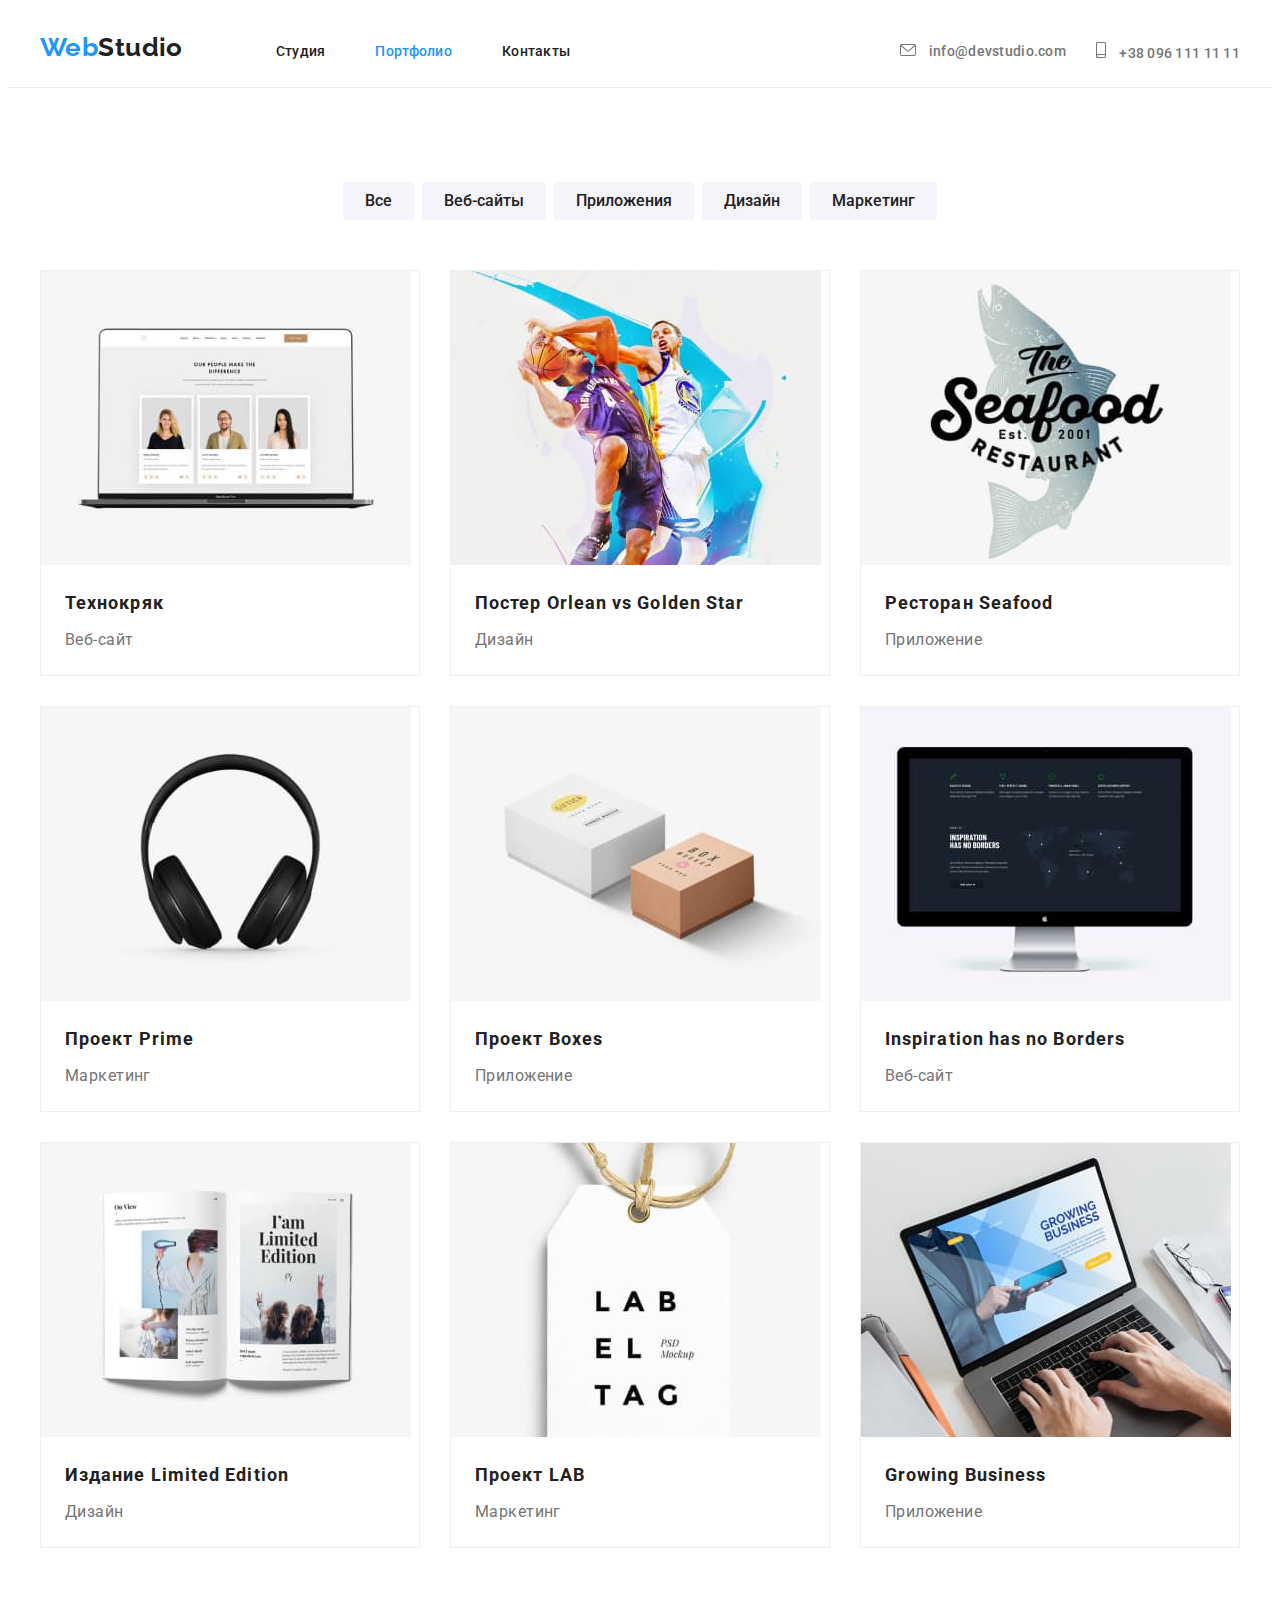
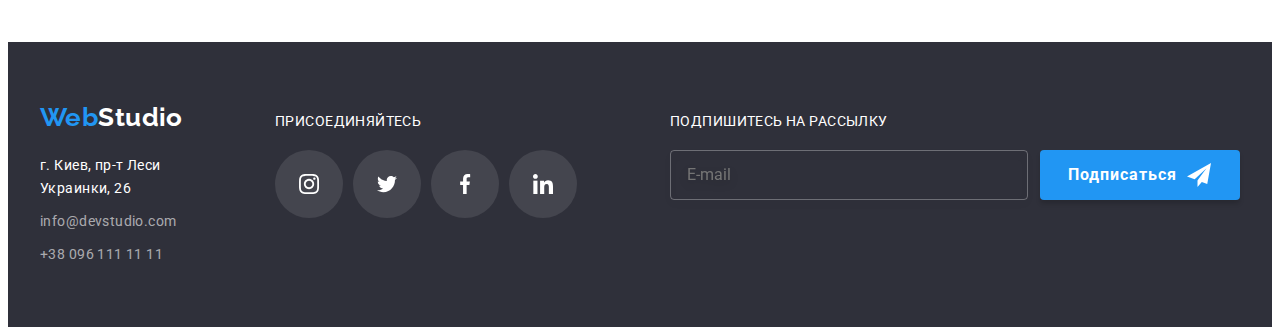
==== commit 00b27fae: "Styles amended" ====
--- a/portfolio.html
+++ b/portfolio.html
@@ -6,7 +6,7 @@
         <link rel="preconnect" href="https://fonts.gstatic.com">
         <link href="https://fonts.googleapis.com/css2?family=Raleway:wght@700&family=Roboto:wght@400;500;700;900&display=swap" rel="stylesheet">
         <link rel="stylesheet" href="https://cdnjs.cloudflare.com/ajax/libs/modern-normalize/1.0.0/modern-normalize.min.css" integrity="sha512-ISS7cAi1PEhQ8jnbJpJZMd29NlhNj4AWYyLOSp2CE/CsHxTCu+r+t0D2yoJudVrd0/8fTVPUVDzY5Tvli75u/g==" crossorigin="anonymous" />
-        <link rel="stylesheet" href="./css/styles.css" />
+        <link rel="stylesheet" href="./css/portfolio.min.css" />
     </head>
     <body>
         <header class="header">
--- a/css/portfolio.min.css
+++ b/css/portfolio.min.css
@@ -0,0 +1,2 @@
+h1,h2,h3,h4,h5,h6,p{margin:0}img{display:block}ul{margin:0;padding:0}body{background-color:var(--bg-color-light);color:var(--text-color-main);font-family:Roboto, sans-serif;letter-spacing:0.03em;font-size:14px}.link{text-decoration:none;color:var(--text-color-main)}.list{list-style:none}.addresses{font-style:normal}.button{cursor:pointer;font-family:inherit}.container{width:1200px;padding:0px 12px;margin:0 auto}.section{padding:94px 0px}.section-heading{font-size:36px;line-height:1.17;text-align:center;margin-bottom:50px}.logo{font-family:Raleway, sans-serif;font-weight:700;font-size:26px;line-height:1.19}.logo-accent{color:var(--text-color-accent)}:root{--bg-color-light: #ffffff;--bg-color-dark: #2f303a;--bg-color-hero: #c4c4c4;--bg-color-accent: #f5f4fa;--text-color-main: #212121;--text-color-secondary: #757575;--text-color-accent: #2196f3;--text-color-additional: #ffffff;--text-color-special: rgba(255, 255, 255, 0.6);--button-color-hover: #188ce8}.active{color:var(--text-color-accent)}.visually-hidden{position:absolute !important;clip:rect(1px 1px 1px 1px);clip:rect(1px, 1px, 1px, 1px);padding:0 !important;border:0 !important;height:1px !important;width:1px !important;overflow:hidden}.header{padding-top:24px;padding-bottom:24px;border-bottom:1px solid #ececec}.header-container{display:flex;justify-content:center;align-items:baseline}.header-logo{margin-right:93px}.navigation-list{display:flex;align-items:center}.navigation-point{line-height:1.14;letter-spacing:0.02em;font-weight:500;position:relative}.navigation-point:not(:last-child){margin-right:50px}.navigation-link{transition:250ms cubic-bezier(0.4, 0, 0.2, 1)}.navigation-link:hover,.navigation-link:focus{color:var(--text-color-accent)}.navigation-link::after{content:'';display:block;width:0px;height:4px;background-color:var(--text-color-accent);border-radius:2px;position:absolute;bottom:-28px;transition:250ms cubic-bezier(0.4, 0, 0.2, 1)}.navigation-link:hover::after,.navigation-link:focus::after{width:100%}.contacts{display:flex;align-items:center;margin-left:auto}.contacts-item:not(:last-child){margin-right:30px}.contacts-link{color:var(--text-color-secondary);font-weight:500;line-height:1.14;letter-spacing:0.02em;transition:250ms cubic-bezier(0.4, 0, 0.2, 1)}.contacts-link:hover,.contacts-link:focus{color:var(--text-color-accent)}.contacts-link:hover .contacts-logo,.contacts-link:focus .contacts-logo{--color3: var(--button-color-hover)}.contacts-data{margin-left:10px}.filter{display:flex;justify-content:center;margin-bottom:50px}.filter-element:not(:last-child){margin-right:8px}.filter-button{padding:6px 22px;border-radius:4px;border-style:none;background:var(--bg-color-accent);color:var(--text-color-main);font-weight:500;font-size:16px;line-height:1.62;text-align:center;transition:250ms cubic-bezier(0.4, 0, 0.2, 1)}.filter-button:hover,.filter-button:focus{background:var(--text-color-accent);color:var(--text-color-additional);box-shadow:0px 3px 1px rgba(0,0,0,0.1),0px 1px 2px rgba(0,0,0,0.08),0px 2px 2px rgba(0,0,0,0.12)}.portfolio-list{display:flex;flex-wrap:wrap;margin-top:-30px;margin-left:-30px}.portfolio-example{position:relative;width:calc(100% / 3 - 30px);margin-left:30px;margin-top:30px;border:1px solid #eeeeee;box-sizing:border-box;transition:250ms cubic-bezier(0.4, 0, 0.2, 1)}.portfolio-example:hover{box-shadow:0px 1px 1px rgba(0,0,0,0.12),0px 4px 4px rgba(0,0,0,0.06),1px 4px 6px rgba(0,0,0,0.16);cursor:pointer}.portfolio-image-wrapper{position:relative;overflow:hidden}.portfolio-description-wrapper{display:flex;align-items:center;position:absolute;top:300px;left:0;transform:translate(0, 100%);transition:250ms cubic-bezier(0.4, 0, 0.2, 1);height:294px;width:auto;padding-left:24px;padding-right:24px;background-color:rgba(33,150,243,0.9)}.portfolio-image-wrapper:hover .portfolio-description-wrapper{transform:translate(0, 0);top:0}.portfolio-description{font-weight:normal;font-size:18px;line-height:1.56;color:var(--text-color-additional)}.portfolio-name-wrapper{display:flex;flex-flow:column;margin:20px 24px}.portfolio-name{margin-bottom:4px;font-size:18px;line-height:2;letter-spacing:0.06em}.portfolio-type{color:var(--text-color-secondary);font-weight:400;font-size:16px;line-height:1.87}.footer{padding:60px 0px;background-color:var(--bg-color-dark);font-weight:400;line-height:1.71}.footer-container{display:flex;flex-direction:row;justify-content:space-between;align-items:baseline}.footer-addresses{margin-right:70px}.footer-logo{color:var(--text-color-additional)}.addresses{margin-top:20px;font-style:normal;color:var(--text-color-additional)}.addresses-list{display:flex;flex-direction:column}.addresses-point:not(:last-child){margin-bottom:9px}.addresses-link{color:var(--text-color-special)}.company-social{margin-right:93px}.company-social-calling{color:var(--text-color-additional);text-transform:uppercase;font-size:14px;line-height:1.14;margin-bottom:20px}.company-social-list{display:flex;flex-direction:row;justify-content:start;align-items:center}.company-social-sites:not(:last-child){margin-right:10px}.company-social-links{display:flex;justify-content:center;align-items:center;width:44px;height:44px;padding:12px;background:rgba(255,255,255,0.1);border-style:none;border-radius:50%;margin-bottom:30px;transition:250ms cubic-bezier(0.4, 0, 0.2, 1)}.company-social-links:hover,.company-social-links:focus{background-color:var(--text-color-accent)}.company-social-icon{height:20px;width:20px;--color4: var(--text-color-additional)}.subscription{display:flex;flex-direction:column;align-items:flex-start;width:570px}.subscription-calling{color:var(--text-color-additional);text-transform:uppercase;font-size:14px;line-height:1.14;margin-bottom:20px}.subscription-form{display:flex;justify-content:space-between;width:100%}.subscription-email{font-family:inherit;font-size:16px;line-height:1.25;color:rgba(255,255,255,0.6);background-color:transparent;border:1px solid rgba(255,255,255,0.3);box-sizing:border-box;filter:drop-shadow(0px 4px 4px rgba(0,0,0,0.15));border-radius:4px;height:50px;padding:15px 16px;margin-right:12px;width:358px}.subscription-button{width:200px;height:50px;padding-top:10px;padding-bottom:10px;padding-left:28px;padding-right:29px;background-color:var(--text-color-accent);box-shadow:0px 4px 4px rgba(0,0,0,0.15);border-radius:4px;border-style:none;font-family:inherit;font-weight:700;font-size:16px;line-height:1.87;color:var(--text-color-additional);letter-spacing:0.06em;text-align:center;display:flex;justify-content:center;align-items:center;transition:250ms cubic-bezier(0.4, 0, 0.2, 1)}.subscription-button:hover,.subscription-button:focus{background-color:var(--button-color-hover)}.subscription-icon{margin-left:10px}
+/*# sourceMappingURL=portfolio.min.css.map */